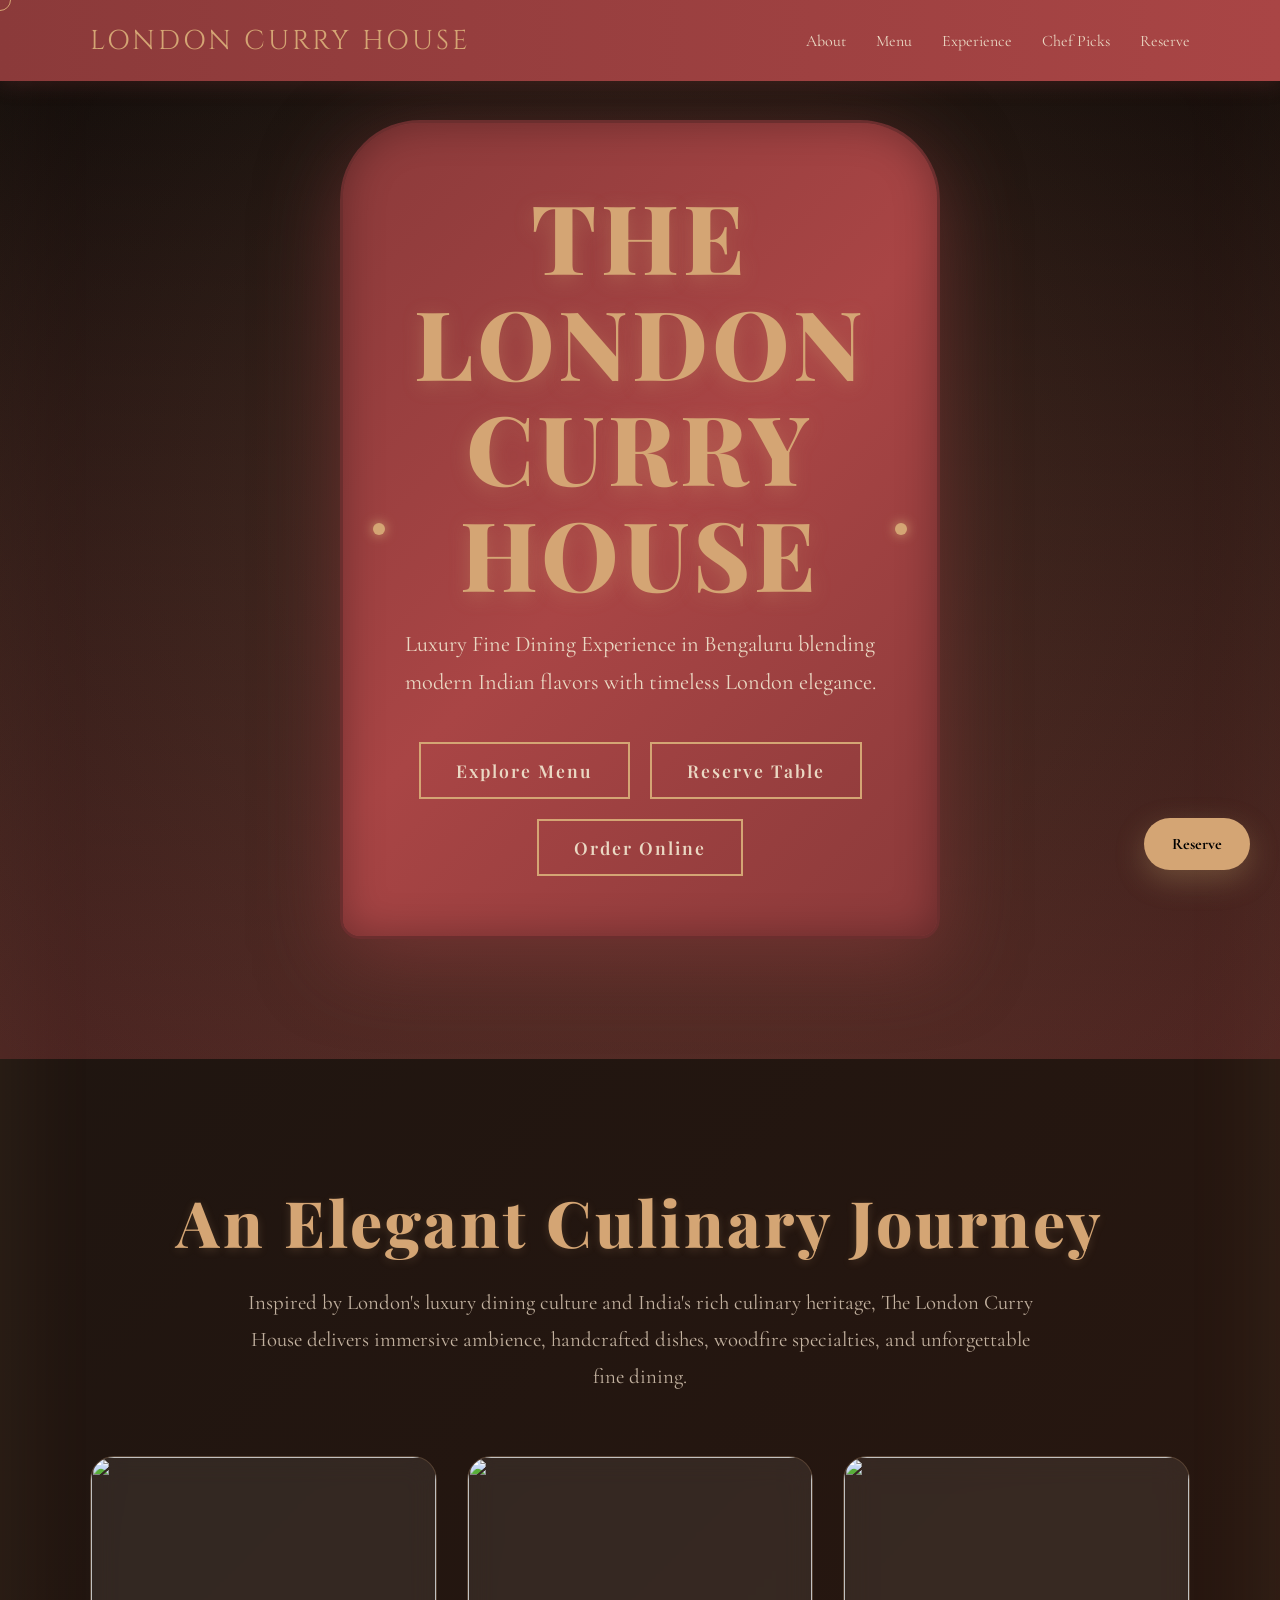
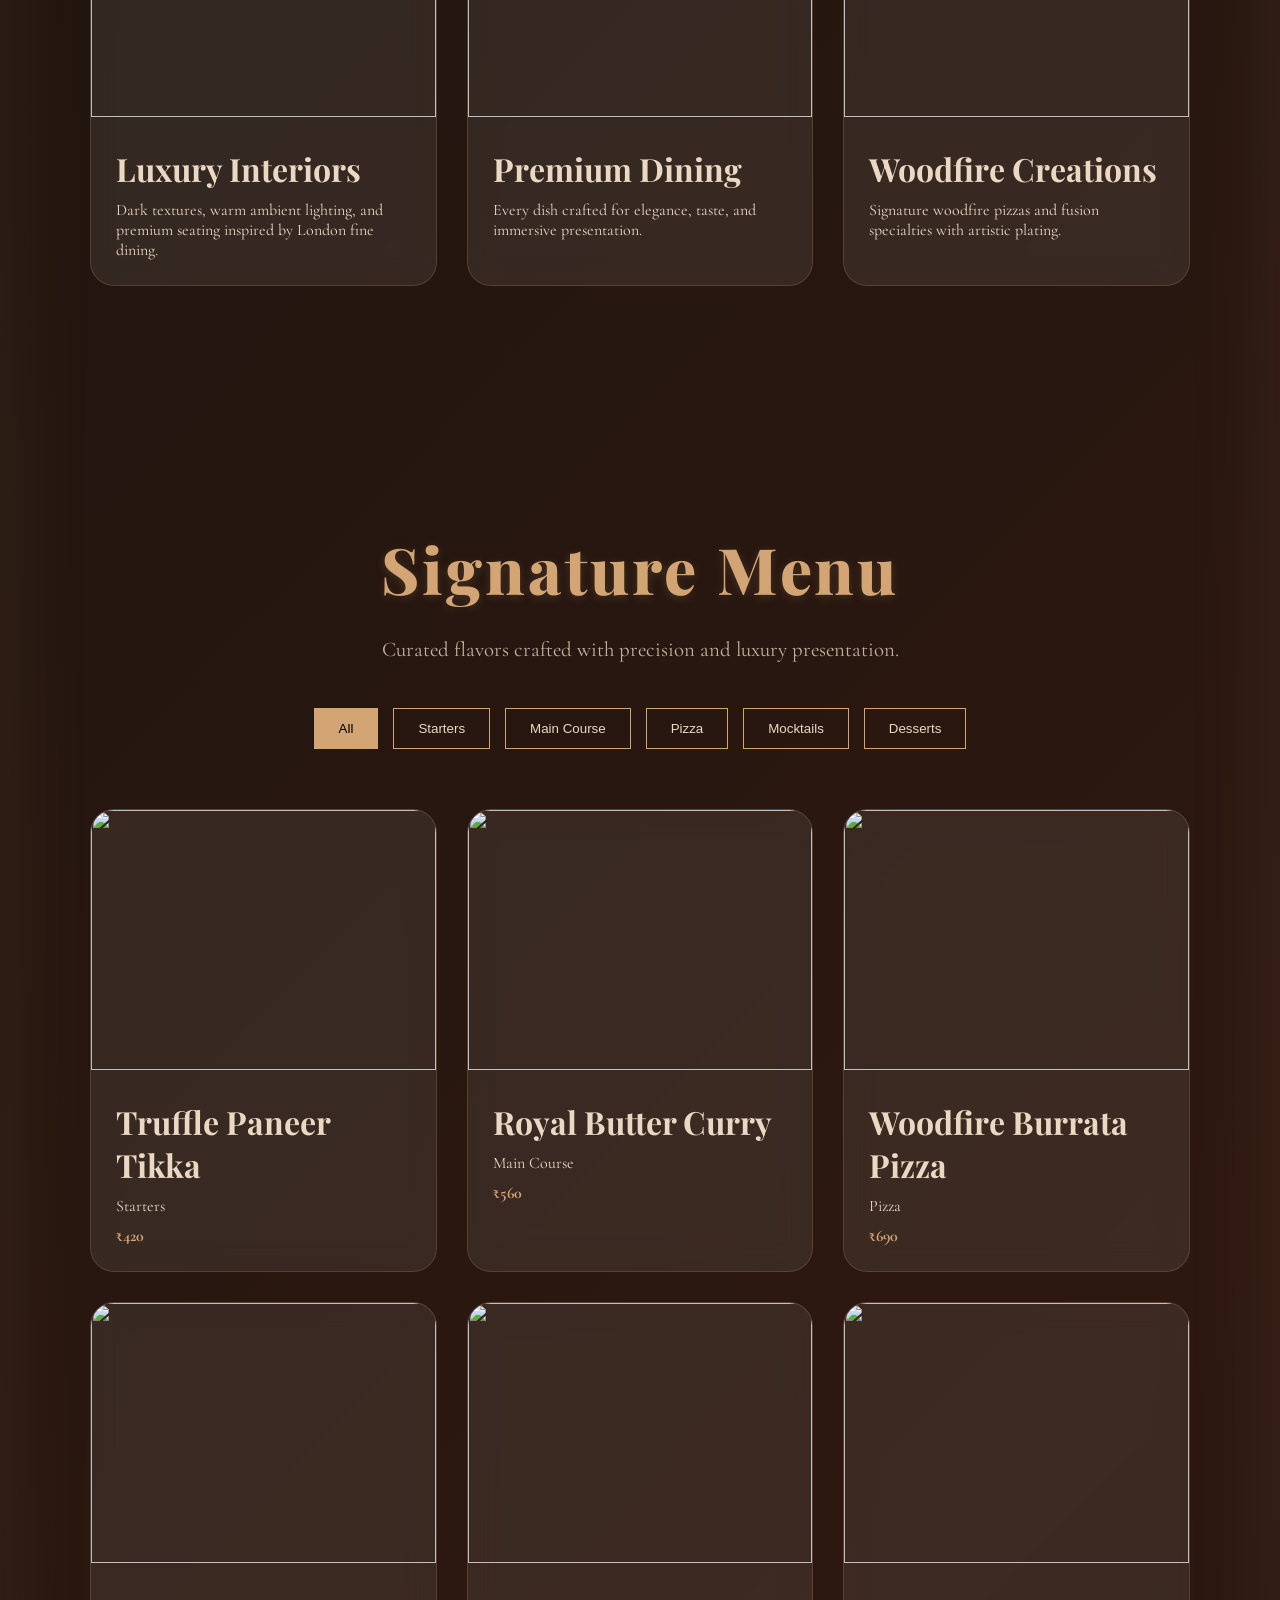
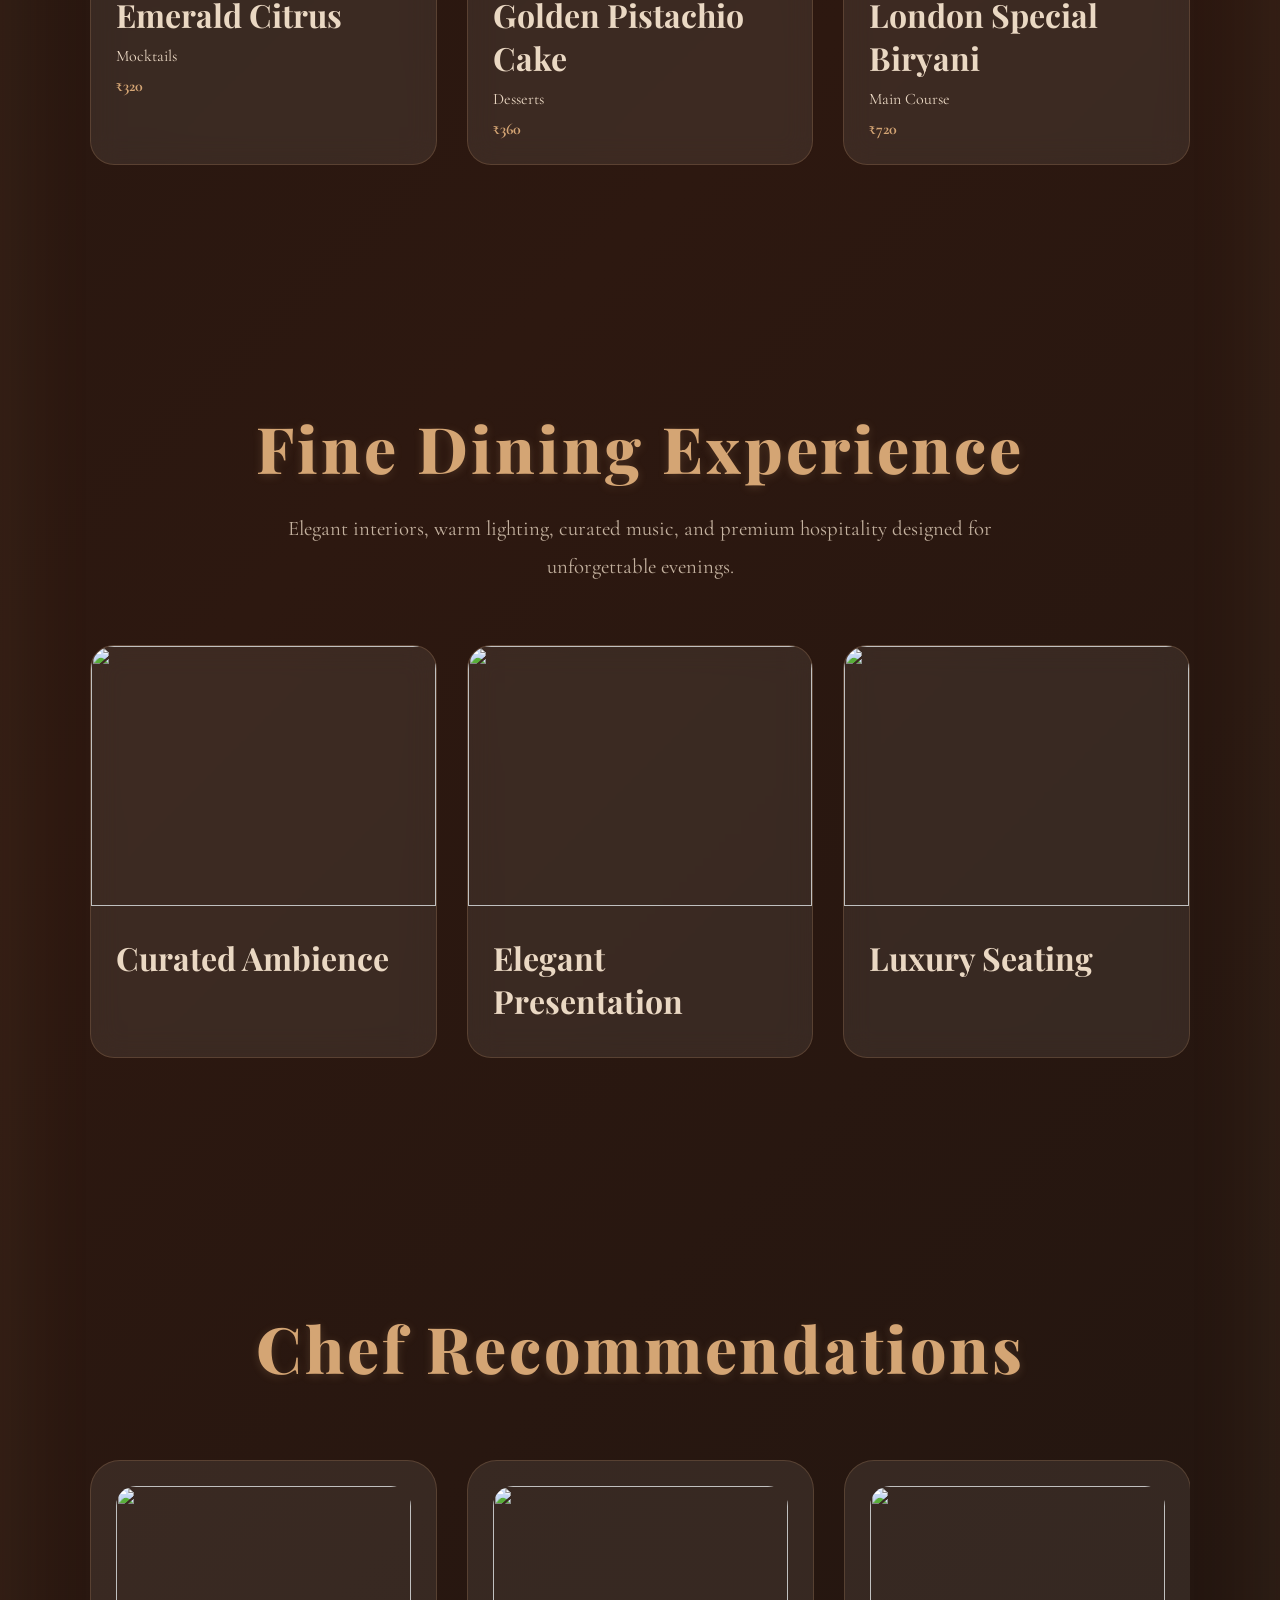
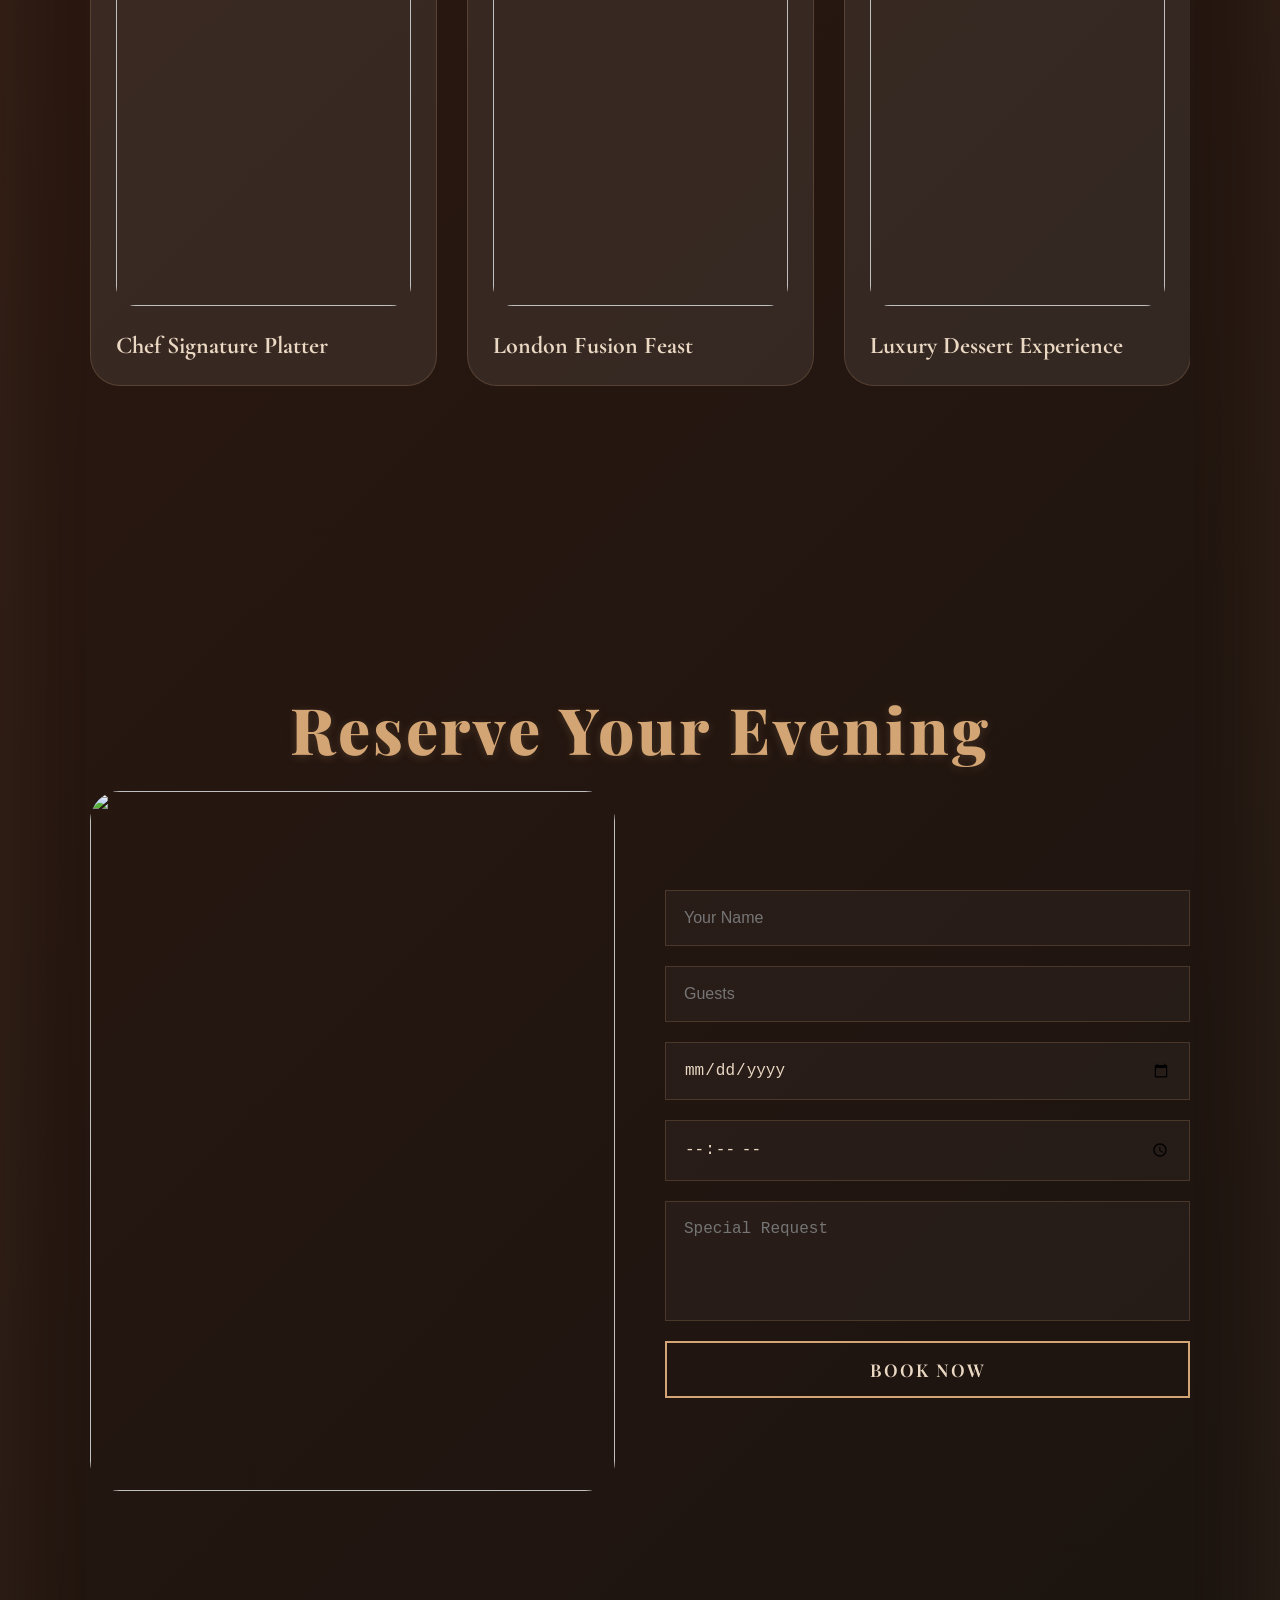
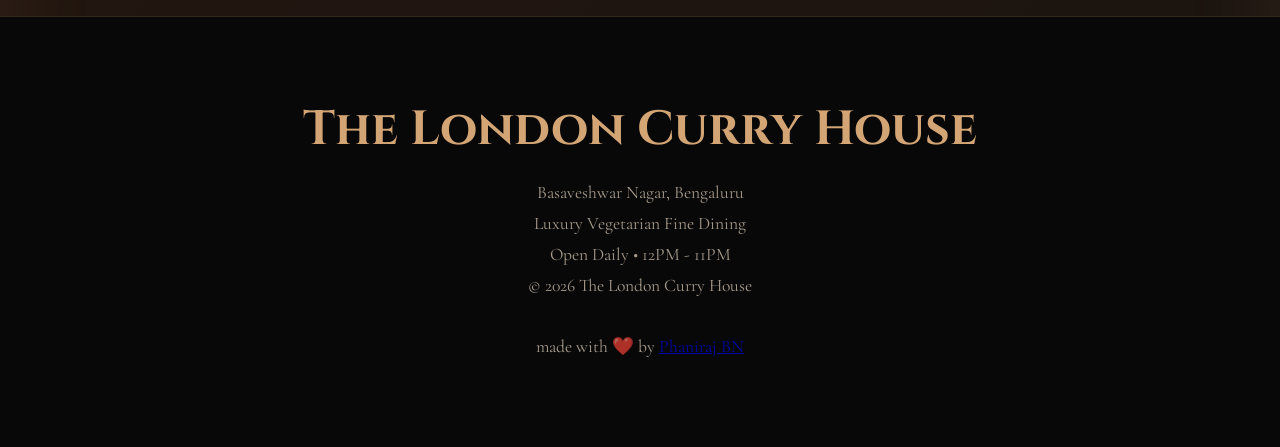
==== index.html @ ba14a5f1 "bla bla" ====
<!DOCTYPE html>
<html lang="en">
<head>
<meta charset="UTF-8" />
<meta name="viewport" content="width=device-width, initial-scale=1.0" />
<title>The London Curry House | Bengaluru</title>

<link rel="preconnect" href="https://fonts.googleapis.com">
<link rel="preconnect" href="https://fonts.gstatic.com" crossorigin>
<link href="https://fonts.googleapis.com/css2?family=Cinzel:wght@400;500;600;700&family=Playfair+Display:wght@400;500;600;700;800;900&family=Cormorant+Garamond:wght@300;400;500;600;700&display=swap" rel="stylesheet">

<script src="https://cdn.jsdelivr.net/npm/gsap@3.12.5/dist/gsap.min.js"></script>
<script src="https://cdn.jsdelivr.net/npm/gsap@3.12.5/dist/ScrollTrigger.min.js"></script>
<script src="https://cdn.jsdelivr.net/npm/@studio-freight/lenis@1.0.42/bundled/lenis.min.js"></script>
<script src="https://cdn.jsdelivr.net/npm/swiper@11/swiper-bundle.min.js"></script>
<link rel="stylesheet" href="https://cdn.jsdelivr.net/npm/swiper@11/swiper-bundle.min.css" />

<style>
:root{
--bg:#1a1410;
--gold:#d4a574;
--cream:#ead8c3;
--green:#2d2420;
--glass:rgba(255,255,255,0.08);
--border:rgba(212,165,116,0.2);
--maroon:#8b3a3a;
}

*{
margin:0;
padding:0;
box-sizing:border-box;
scroll-behavior:smooth;
}

body{
background:var(--bg);
color:var(--cream);
font-family:'Cormorant Garamond', serif;
overflow-x:hidden;
background: linear-gradient(135deg, #1a1410 0%, #2d1810 50%, #1a1410 100%);
box-shadow: inset 0 0 100px rgba(212, 165, 116, 0.1);
}

body::-webkit-scrollbar{
width:8px;
}

body::-webkit-scrollbar-thumb{
background:var(--gold);
}

#cursor{
width:22px;
height:22px;
border:1px solid var(--gold);
border-radius:50%;
position:fixed;
z-index:9999;
pointer-events:none;
transform:translate(-50%,-50%);
transition:transform .08s linear;
backdrop-filter:blur(4px);
}

.loading-screen{
position:fixed;
inset:0;
background:#000;
display:flex;
align-items:center;
justify-content:center;
z-index:99999;
font-family:'Cinzel', serif;
font-size:2rem;
letter-spacing:6px;
color:var(--gold);
}

.progress-bar{
position:fixed;
top:0;
left:0;
height:3px;
background:var(--gold);
z-index:9999;
width:0%;
}

.navbar{
position:fixed;
top:0;
width:100%;
padding:22px 7%;
display:flex;
justify-content:space-between;
align-items:center;
z-index:1000;
transition:.4s ease;
background: linear-gradient(to right, #8b3a3a, #a94545);
box-shadow: 0 2px 20px rgba(139, 58, 58, 0.3);
}

.navbar.scrolled{
background: linear-gradient(135deg, #6b2e2e, #8b3a3a);
backdrop-filter:blur(12px);
border-bottom:1px solid var(--border);
box-shadow: 0 4px 30px rgba(139, 58, 58, 0.4);
}

.logo{
font-family:'Cinzel', serif;
font-size:1.7rem;
color:var(--gold);
letter-spacing:3px;
}

.nav-links{
display:flex;
gap:30px;
}

.nav-links a{
text-decoration:none;
color:var(--cream);
font-size:1rem;
position:relative;
}

.nav-links a::after{
content:'';
position:absolute;
left:0;
bottom:-6px;
width:0;
height:1px;
background:var(--gold);
transition:.3s;
}

.nav-links a:hover::after{
width:100%;
}

section{
min-height:100vh;
padding:120px 7%;
position:relative;
}

.hero{
display:flex;
justify-content:center;
align-items:center;
text-align:center;
overflow:hidden;
position:relative;
}

.hero::before{
content:'';
position:absolute;
inset:0;
background: radial-gradient(circle at center, rgba(212,165,116,0.15), transparent);
z-index:1;
animation: ambientGlow 4s ease-in-out infinite;
}

@keyframes ambientGlow {
0%, 100% { opacity: 0.5; }
50% { opacity: 1; }
}

.door-frame{
position:relative;
z-index:2;
width:100%;
max-width:600px;
margin:auto;
}

.door-arch{
position:relative;
background: linear-gradient(135deg, #8b3a3a 0%, #a94545 50%, #8b3a3a 100%);
border-radius:80px 80px 20px 20px;
padding:60px 40px;
box-shadow: 0 20px 80px rgba(139,58,58,0.6), inset 0 0 40px rgba(0,0,0,0.3);
border: 3px solid #6b2e2e;
animation: doorReveal 1.2s cubic-bezier(0.34, 1.56, 0.64, 1) backwards;
}

@keyframes doorReveal {
0% {
  transform: scaleY(0);
  opacity: 0;
}
100% {
  transform: scaleY(1);
  opacity: 1;
}
}

.door-ornament{
position:absolute;
width:12px;
height:12px;
background:var(--gold);
border-radius:50%;
box-shadow: 0 0 12px var(--gold);
}

.door-ornament.left{
left:30px;
top:50%;
transform:translateY(-50%);
animation: pulse 2s ease-in-out infinite;
}

.door-ornament.right{
right:30px;
top:50%;
transform:translateY(-50%);
animation: pulse 2s ease-in-out infinite 0.3s;
}

@keyframes pulse {
0%, 100% { transform: translateY(-50%) scale(1); box-shadow: 0 0 12px var(--gold); }
50% { transform: translateY(-50%) scale(1.2); box-shadow: 0 0 20px var(--gold); }
}

.hero video{
position:absolute;
width:100%;
height:100%;
object-fit:cover;
filter:brightness(.3);
}

.overlay{
position:absolute;
inset:0;
background:linear-gradient(to bottom, rgba(0,0,0,.5), rgba(139,58,58,.4));
}

.hero-content{
position:relative;
z-index:2;
max-width:900px;
}

.hero h1{
font-size:6rem;
font-family:'Playfair Display', serif;
color:var(--gold);
line-height:1.1;
margin-bottom:20px;
font-weight:800;
letter-spacing:4px;
animation: fadeInDown 0.8s ease-out 0.3s backwards;
text-shadow: 0 4px 20px rgba(212, 165, 116, 0.3);
}

@keyframes fadeInDown {
0% {
  opacity: 0;
  transform: translateY(-30px);
}
100% {
  opacity: 1;
  transform: translateY(0);
}
}

.hero p{
font-size:1.4rem;
margin-bottom:40px;
line-height:1.7;
animation: fadeInUp 0.8s ease-out 0.5s backwards;
color:var(--cream);
}

@keyframes fadeInUp {
0% {
  opacity: 0;
  transform: translateY(30px);
}
100% {
  opacity: 1;
  transform: translateY(0);
}
}

.btns{
display:flex;
justify-content:center;
gap:20px;
flex-wrap:wrap;
animation: fadeInUp 0.8s ease-out 0.7s backwards;
}

.btn{
padding:15px 35px;
border:2px solid var(--gold);
background:transparent;
color:var(--cream);
text-decoration:none;
letter-spacing:2px;
transition:.4s cubic-bezier(0.34, 1.56, 0.64, 1);
position:relative;
overflow:hidden;
font-family:'Playfair Display', serif;
font-size:1.1rem;
font-weight:600;
}

.btn::before{
content:'';
position:absolute;
inset:0;
background:var(--gold);
transform:scaleX(0);
transform-origin:left;
transition:.4s cubic-bezier(0.34, 1.56, 0.64, 1);
z-index:-1;
}

.btn:hover{
background:var(--gold);
color:#000;
transform:translateY(-3px);
box-shadow: 0 10px 30px rgba(212,165,116,0.3);
}

.btn:hover::before{
transform:scaleX(1);
}

.grid{
display:grid;
grid-template-columns:repeat(auto-fit,minmax(280px,1fr));
gap:30px;
margin-top:60px;
}

.card{
background:var(--glass);
border:1px solid var(--border);
backdrop-filter:blur(14px);
border-radius:24px;
overflow:hidden;
transition:.5s cubic-bezier(0.34, 1.56, 0.64, 1);
position:relative;
}

.card::before{
content:'';
position:absolute;
inset:0;
background: linear-gradient(135deg, rgba(212,165,116,0.1), transparent);
opacity:0;
transition:.5s;
z-index:2;
}

.card:hover{
transform:translateY(-15px) scale(1.02);
box-shadow:0 30px 80px rgba(139,58,58,.4);
border-color:var(--gold);
}

.card:hover::before{
opacity:1;
}

.card img{
width:100%;
height:260px;
object-fit:cover;
}

.card-content{
padding:25px;
}

.card h3{
font-size:2rem;
margin-bottom:10px;
font-family:'Playfair Display', serif;
}

.section-title{
font-size:4rem;
font-family:'Playfair Display', serif;
text-align:center;
margin-bottom:20px;
color:var(--gold);
font-weight:800;
letter-spacing:3px;
animation: slideInTitle 0.8s ease-out;
text-shadow: 0 2px 10px rgba(212, 165, 116, 0.2);
}

@keyframes slideInTitle {
0% {
  opacity: 0;
  transform: scaleY(0.8);
}
100% {
  opacity: 1;
  transform: scaleY(1);
}
}

.section-sub{
text-align:center;
font-size:1.3rem;
max-width:800px;
margin:auto;
line-height:1.8;
opacity:.8;
}

.menu-filter{
display:flex;
justify-content:center;
flex-wrap:wrap;
gap:15px;
margin-top:40px;
}

.filter-btn{
padding:12px 24px;
background:transparent;
border:1px solid var(--gold);
color:var(--cream);
cursor:pointer;
transition:.3s;
}

.filter-btn.active,
.filter-btn:hover{
background:var(--gold);
color:#000;
}

.swiper{
margin-top:70px;
padding-bottom:60px;
}

.swiper-slide{
background:var(--glass);
border:1px solid var(--border);
padding:25px;
border-radius:30px;
}

.swiper-slide img{
width:100%;
height:420px;
object-fit:cover;
border-radius:20px;
}

.booking{
display:grid;
grid-template-columns:repeat(auto-fit,minmax(300px,1fr));
gap:50px;
align-items:center;
}

form{
display:flex;
flex-direction:column;
gap:20px;
}

input,
textarea{
padding:18px;
background:rgba(255,255,255,0.03);
border:1px solid var(--border);
color:var(--cream);
outline:none;
font-size:1rem;
}

textarea{
height:120px;
resize:none;
}

footer{
padding:80px 7%;
background:#080808;
text-align:center;
border-top:1px solid var(--border);
}

footer h2{
font-family:'Cinzel', serif;
font-size:3rem;
color:var(--gold);
margin-bottom:20px;
}

footer p{
font-size:1.1rem;
opacity:.7;
margin:10px 0;
}

.floating-btn{
position:fixed;
right:30px;
bottom:30px;
padding:16px 28px;
background:var(--gold);
color:#000;
text-decoration:none;
font-weight:bold;
z-index:999;
border-radius:50px;
box-shadow:0 10px 30px rgba(198,169,114,.3);
}

@media(max-width:768px){
.hero h1{
font-size:3.5rem;
}

.navbar{
  display:flex;
  flex-direction:column;
}

.section-title{
font-size:2.5rem;
}

.nav-links{
display:none;
}
}
</style>
</head>
<body>

<!-- <div class="loading-screen">THE LONDON CURRY HOUSE</div> -->
<div class="progress-bar"></div>
<div id="cursor"></div>

<nav class="navbar">
<div class="logo">LONDON CURRY HOUSE</div>
<div class="nav-links">
<a href="#about">About</a>
<a href="#menu">Menu</a>
<a href="#experience">Experience</a>
<a href="#chef">Chef Picks</a>
<a href="#reserve">Reserve</a>
</div>
</nav>

<section class="hero">
<video autoplay muted loop playsinline top>
<source src="asset/london.mp4" type="video/mp4">
</video>
<div class="overlay"></div>
<div class="door-frame">
<div class="door-arch">
<div class="door-ornament left"></div>
<div class="door-ornament right"></div>
<div class="hero-content">
<h1>THE LONDON<br>CURRY HOUSE</h1>
<p>Luxury Fine Dining Experience in Bengaluru blending modern Indian flavors with timeless London elegance.</p>
<div class="btns">
<a href="#menu" class="btn">Explore Menu</a>
<a href="#reserve" class="btn">Reserve Table</a>
<a href="#order" class="btn">Order Online</a>
</div>
</div>
</div>
</section>

<section id="about">
<h2 class="section-title">An Elegant Culinary Journey</h2>
<p class="section-sub">
Inspired by London's luxury dining culture and India's rich culinary heritage, The London Curry House delivers immersive ambience, handcrafted dishes, woodfire specialties, and unforgettable fine dining.
</p>

<div class="grid" id="aboutGrid"></div>
</section>

<section id="menu">
<h2 class="section-title">Signature Menu</h2>
<p class="section-sub">Curated flavors crafted with precision and luxury presentation.</p>

<div class="menu-filter"></div>
<div class="grid" id="menuGrid"></div>
</section>

<section id="experience">
<h2 class="section-title">Fine Dining Experience</h2>
<p class="section-sub">Elegant interiors, warm lighting, curated music, and premium hospitality designed for unforgettable evenings.</p>

<div class="grid" id="experienceGrid"></div>
</section>

<section id="chef">
<h2 class="section-title">Chef Recommendations</h2>

<div class="swiper mySwiper">
<div class="swiper-wrapper" id="chefSlides"></div>
</div>
</section>

<section id="reserve">
<h2 class="section-title">Reserve Your Evening</h2>

<div class="booking">
<div>
<img style="width:100%;border-radius:30px;height:700px;object-fit:cover" src="https://images.unsplash.com/photo-1517248135467-4c7edcad34c4?q=80&w=1200&auto=format&fit=crop" />
</div>

<form>
<input type="text" placeholder="Your Name" />
<input type="number" placeholder="Guests" />
<input type="date" />
<input type="time" />
<textarea placeholder="Special Request"></textarea>
<button class="btn">BOOK NOW</button>
</form>
</div>
</section>

<footer>
<h2>The London Curry House</h2>
<p>Basaveshwar Nagar, Bengaluru</p>
<p>Luxury Vegetarian Fine Dining</p>
<p>Open Daily • 12PM - 11PM</p>
<p>© 2026 The London Curry House</p> <br>
<p>made with ❤️ by  <a href="https://phanirajbnportfolio.vercel.app" target="_blank">Phaniraj BN</a></p>
</footer>

<a href="#reserve" class="floating-btn">Reserve</a>

<script>
const aboutData = [
{
img:'https://images.unsplash.com/photo-1552566626-52f8b828add9?q=80&w=1200&auto=format&fit=crop',
title:'Luxury Interiors',
desc:'Dark textures, warm ambient lighting, and premium seating inspired by London fine dining.'
},
{
img:'https://images.unsplash.com/photo-1514933651103-005eec06c04b?q=80&w=1200&auto=format&fit=crop',
title:'Premium Dining',
desc:'Every dish crafted for elegance, taste, and immersive presentation.'
},
{
img:'https://images.unsplash.com/photo-1559339352-11d035aa65de?q=80&w=1200&auto=format&fit=crop',
title:'Woodfire Creations',
desc:'Signature woodfire pizzas and fusion specialties with artistic plating.'
}
]

const menuData = [
{
category:'Starters',
name:'Truffle Paneer Tikka',
price:'₹420',
img:'https://images.unsplash.com/photo-1601050690597-df0568f70950?q=80&w=1200&auto=format&fit=crop'
},
{
category:'Main Course',
name:'Royal Butter Curry',
price:'₹560',
img:'https://images.unsplash.com/photo-1585937421612-70a008356fbe?q=80&w=1200&auto=format&fit=crop'
},
{
category:'Pizza',
name:'Woodfire Burrata Pizza',
price:'₹690',
img:'https://images.unsplash.com/photo-1513104890138-7c749659a591?q=80&w=1200&auto=format&fit=crop'
},
{
category:'Mocktails',
name:'Emerald Citrus',
price:'₹320',
img:'https://images.unsplash.com/photo-1514362545857-3bc16c4c7d1b?q=80&w=1200&auto=format&fit=crop'
},
{
category:'Desserts',
name:'Golden Pistachio Cake',
price:'₹360',
img:'https://images.unsplash.com/photo-1551024601-bec78aea704b?q=80&w=1200&auto=format&fit=crop'
},
{
category:'Main Course',
name:'London Special Biryani',
price:'₹720',
img:'https://images.unsplash.com/photo-1633945274405-b6c8069047b0?q=80&w=1200&auto=format&fit=crop'
}
]

const experienceData = [
{
img:'https://images.unsplash.com/photo-1424847651672-bf20a4b0982b?q=80&w=1200&auto=format&fit=crop',
title:'Curated Ambience'
},
{
img:'https://images.unsplash.com/photo-1414235077428-338989a2e8c0?q=80&w=1200&auto=format&fit=crop',
title:'Elegant Presentation'
},
{
img:'https://images.unsplash.com/photo-1517248135467-4c7edcad34c4?q=80&w=1200&auto=format&fit=crop',
title:'Luxury Seating'
}
]

const chefData = [
{
img:'https://images.unsplash.com/photo-1544025162-d76694265947?q=80&w=1200&auto=format&fit=crop',
name:'Chef Signature Platter'
},
{
img:'https://images.unsplash.com/photo-1540189549336-e6e99c3679fe?q=80&w=1200&auto=format&fit=crop',
name:'London Fusion Feast'
},
{
img:'https://images.unsplash.com/photo-1504674900247-0877df9cc836?q=80&w=1200&auto=format&fit=crop',
name:'Luxury Dessert Experience'
}
]

const aboutGrid = document.getElementById('aboutGrid')
const menuGrid = document.getElementById('menuGrid')
const experienceGrid = document.getElementById('experienceGrid')
const chefSlides = document.getElementById('chefSlides')
const filterWrap = document.querySelector('.menu-filter')

aboutData.forEach(item=>{
aboutGrid.innerHTML += `
<div class="card reveal">
<img src="${item.img}">
<div class="card-content">
<h3>${item.title}</h3>
<p>${item.desc}</p>
</div>
</div>`
})

function renderMenu(category='All'){
menuGrid.innerHTML=''
const filtered = category === 'All' ? menuData : menuData.filter(item=>item.category===category)

filtered.forEach(item=>{
menuGrid.innerHTML += `
<div class="card reveal">
<img src="${item.img}">
<div class="card-content">
<h3>${item.name}</h3>
<p>${item.category}</p>
<h4 style="margin-top:10px;color:var(--gold)">${item.price}</h4>
</div>
</div>`
})
}

const categories = ['All',...new Set(menuData.map(i=>i.category))]

categories.forEach(cat=>{
const btn = document.createElement('button')
btn.innerText = cat
btn.classList.add('filter-btn')
if(cat==='All') btn.classList.add('active')

btn.onclick = ()=>{
document.querySelectorAll('.filter-btn').forEach(b=>b.classList.remove('active'))
btn.classList.add('active')
renderMenu(cat)
}

filterWrap.appendChild(btn)
})

renderMenu()

experienceData.forEach(item=>{
experienceGrid.innerHTML += `
<div class="card reveal">
<img src="${item.img}">
<div class="card-content">
<h3>${item.title}</h3>
</div>
</div>`
})

chefData.forEach(item=>{
chefSlides.innerHTML += `
<div class="swiper-slide">
<img src="${item.img}">
<h2 style="margin-top:20px">${item.name}</h2>
</div>`
})

new Swiper('.mySwiper',{
slidesPerView:1,
spaceBetween:30,
loop:true,
autoplay:{delay:3000},
breakpoints:{
768:{slidesPerView:2},
1024:{slidesPerView:3}
}
})

const lenis = new Lenis()

function raf(time){
lenis.raf(time)
requestAnimationFrame(raf)
}

requestAnimationFrame(raf)

gsap.registerPlugin(ScrollTrigger)

const reveals = document.querySelectorAll('.reveal')

reveals.forEach(el=>{
gsap.from(el,{
opacity:0,
y:100,
duration:1.3,
scrollTrigger:{
trigger:el,
start:'top 85%'
}
})
})

gsap.to('.hero h1',{
y:20,
duration:2,
repeat:-1,
yoyo:true,
ease:'power1.inOut'
})

window.addEventListener('scroll',()=>{
const nav = document.querySelector('.navbar')

if(window.scrollY > 80){
nav.classList.add('scrolled')
}else{
nav.classList.remove('scrolled')
}

const scrollTop = document.documentElement.scrollTop
const height = document.documentElement.scrollHeight - document.documentElement.clientHeight
const scrolled = (scrollTop / height) * 100

document.querySelector('.progress-bar').style.width = `${scrolled}%`
})

const cursor = document.getElementById('cursor')

document.addEventListener('mousemove',(e)=>{
cursor.style.left = e.clientX + 'px'
cursor.style.top = e.clientY + 'px'
cursor.style.display = 'block'
})

document.addEventListener('mouseleave',()=>{
cursor.style.display = 'none'
})

document.addEventListener('mouseenter',()=>{
cursor.style.display = 'block'
})

setTimeout(()=>{
const loader = document.querySelector('.loading-screen')
if(loader){
loader.style.opacity = '0'
loader.style.transition = 'opacity 0.8s ease'
setTimeout(()=>{
loader.style.display = 'none'
},800)
}
},2000)

const cards = document.querySelectorAll('.card')

cards.forEach(card=>{
card.addEventListener('mousemove',(e)=>{
const rect = card.getBoundingClientRect()
const x = e.clientX - rect.left
const y = e.clientY - rect.top

card.style.transform = `rotateX(${-(y-rect.height/2)/20}deg) rotateY(${(x-rect.width/2)/20}deg)`
})

card.addEventListener('mouseleave',()=>{
card.style.transform='rotateX(0) rotateY(0)'
})
})
</script>
</body>
</html>
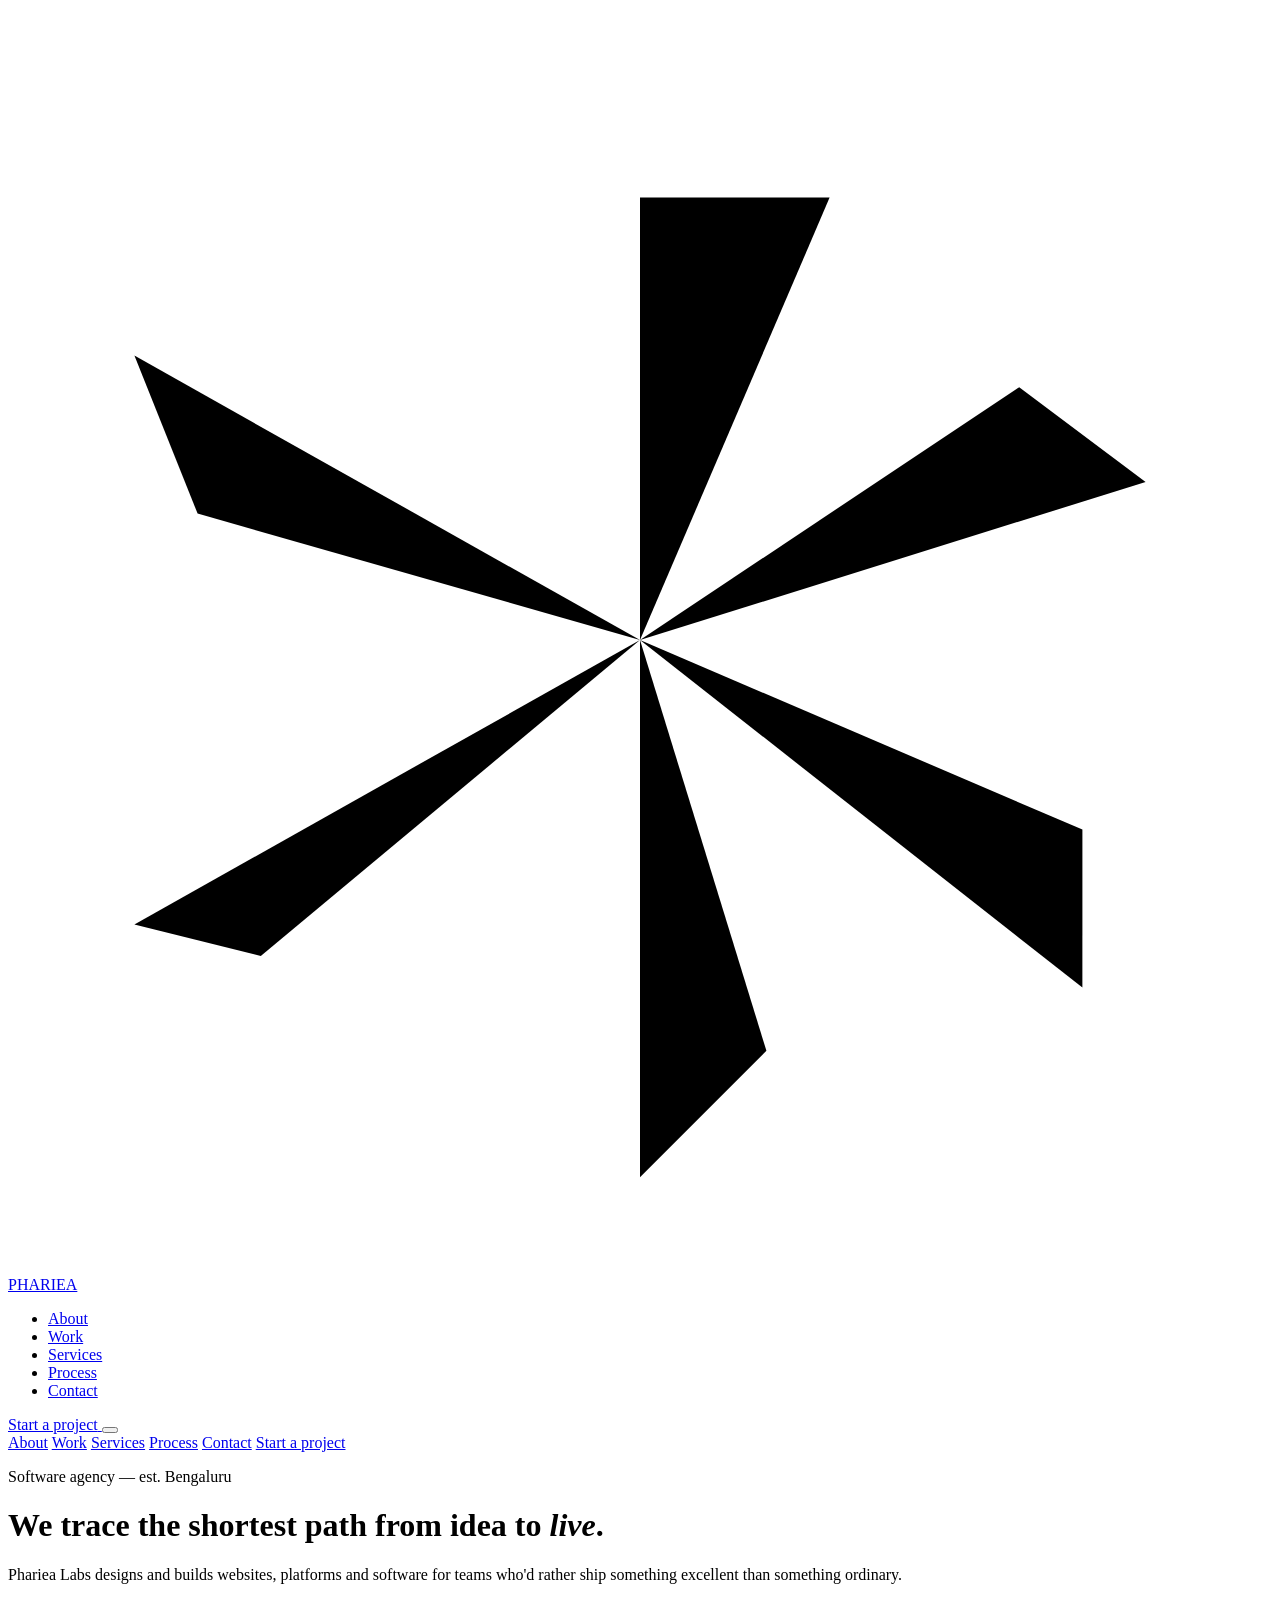
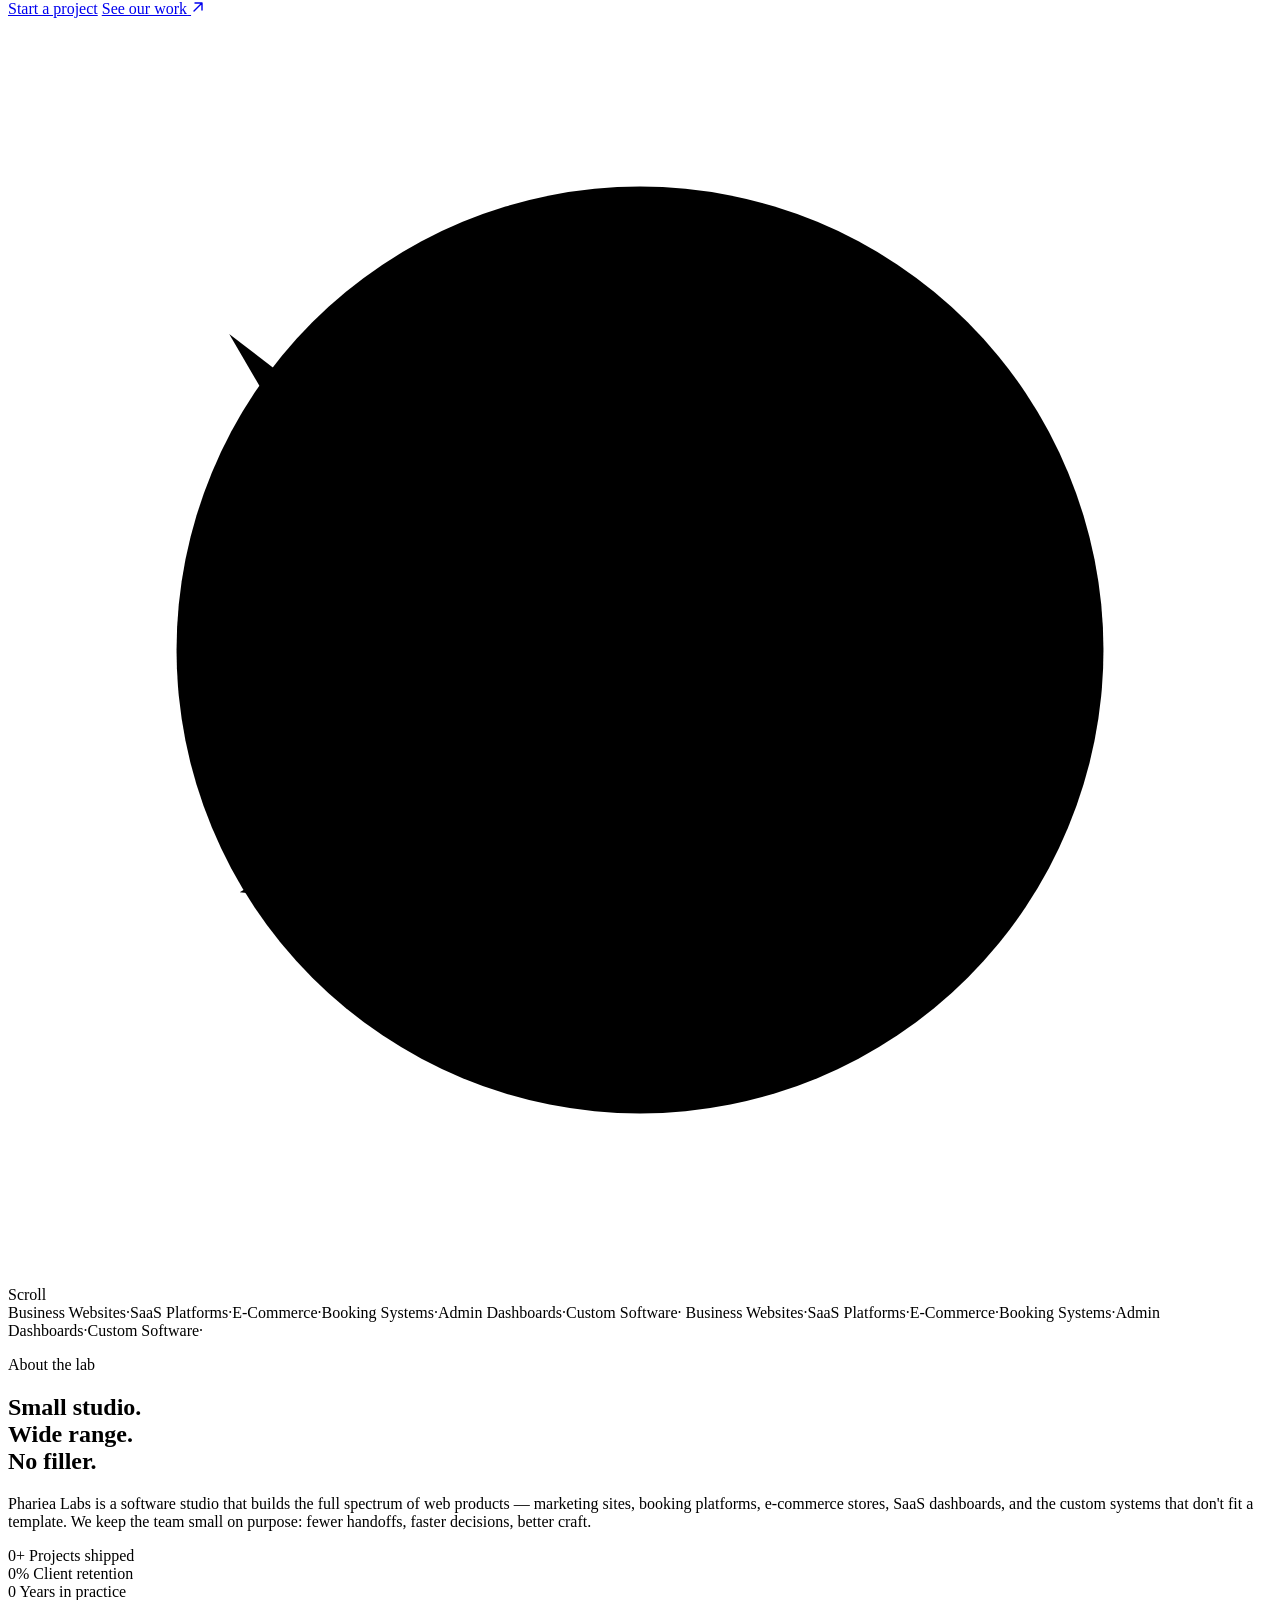
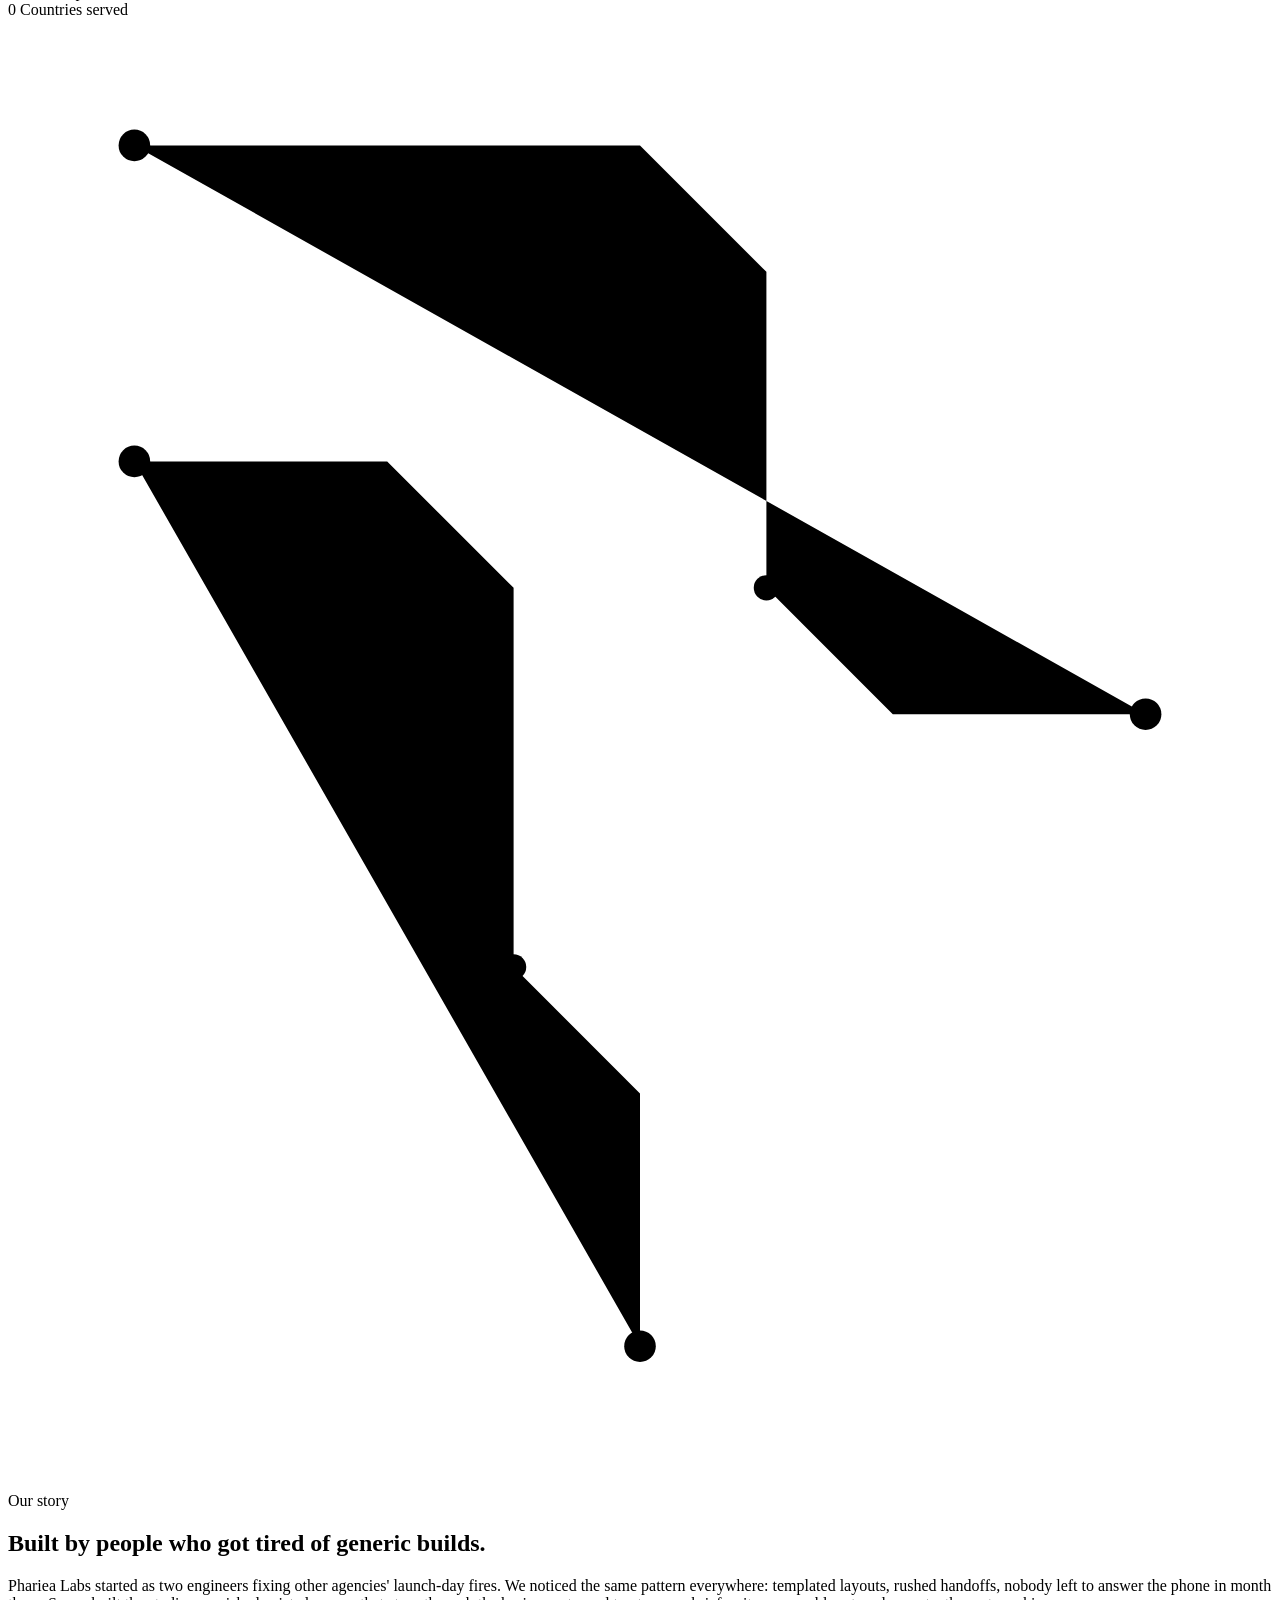
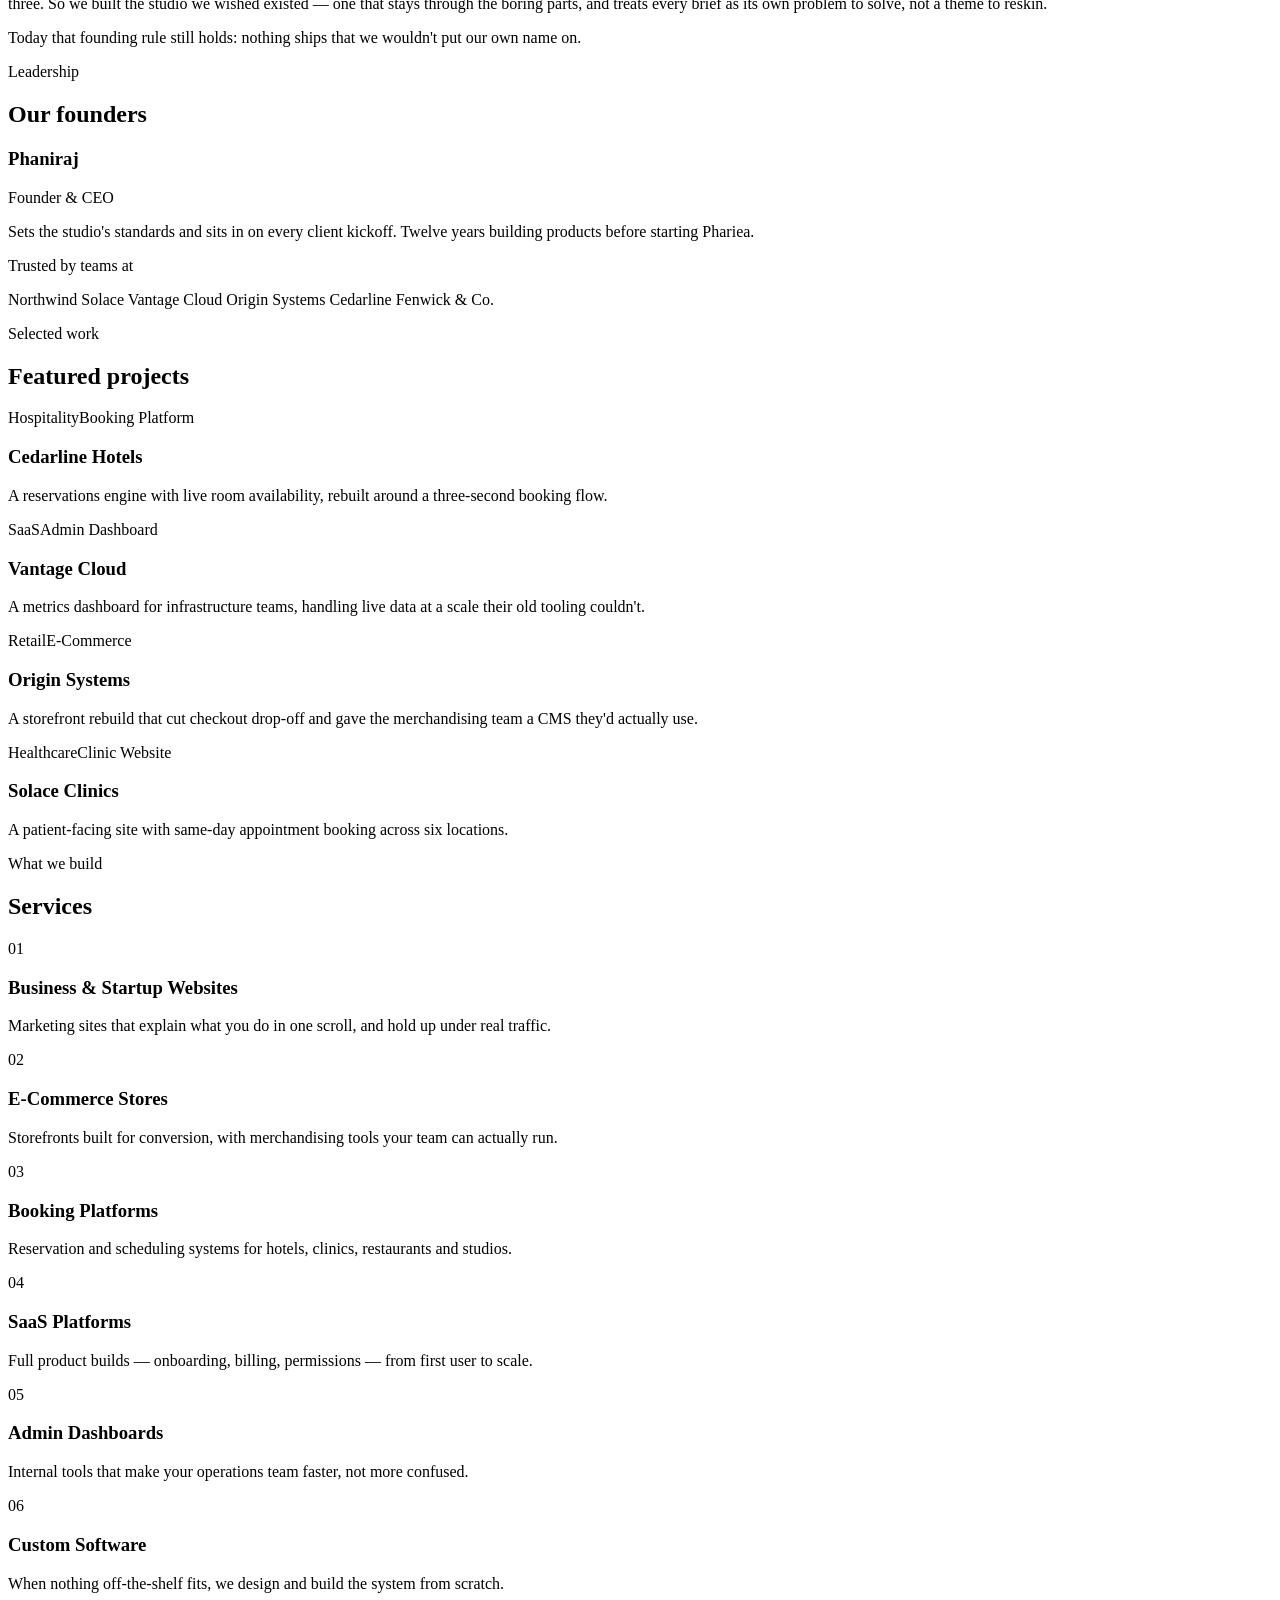
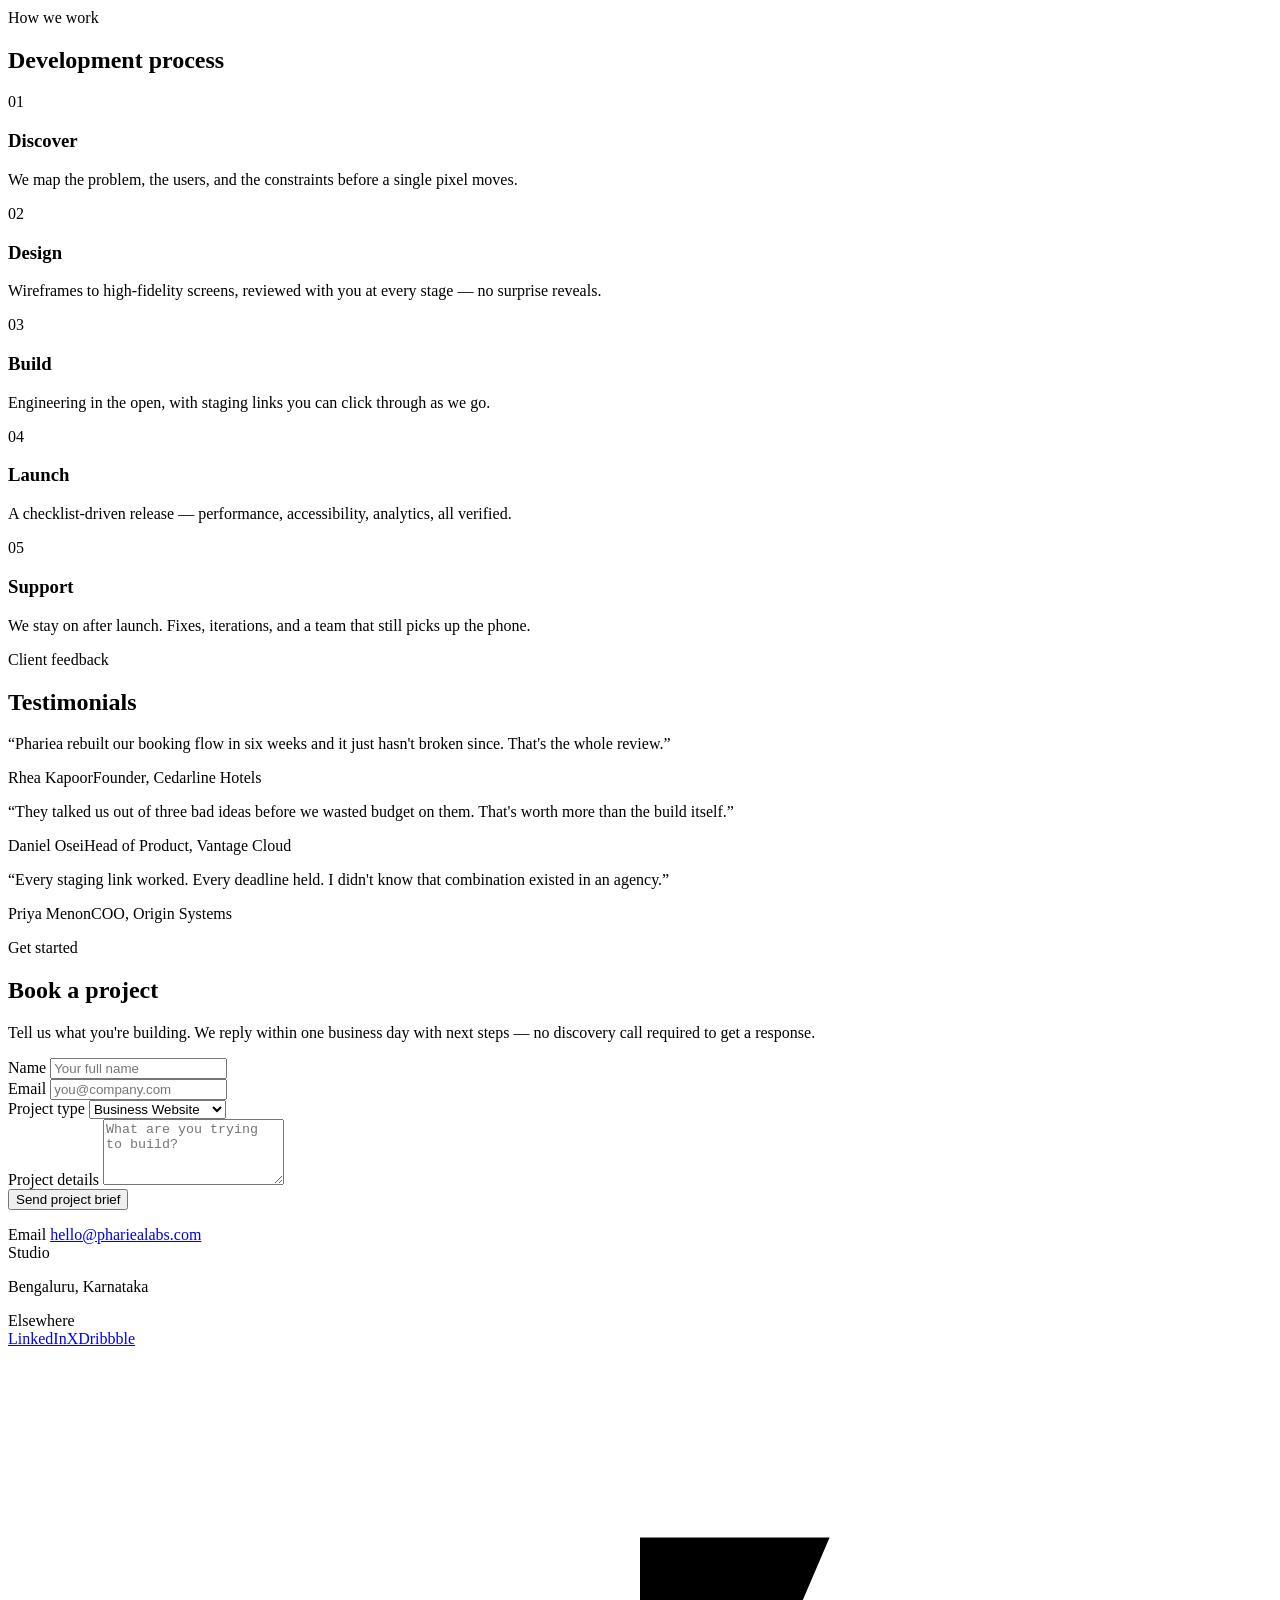
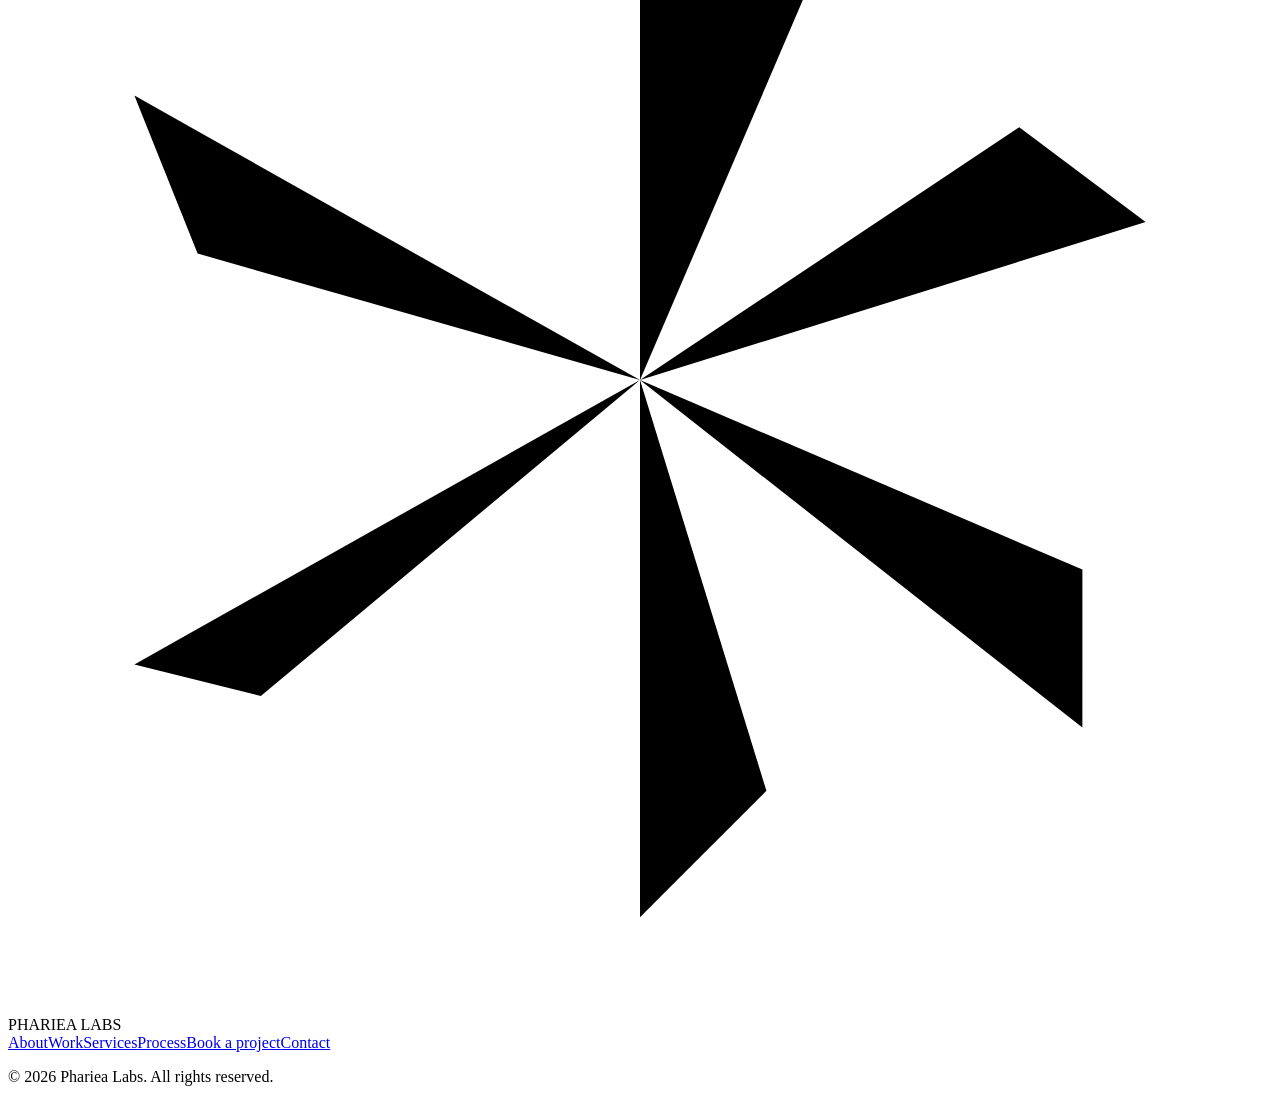
==== commit 809fec3f: "initial commit" ====
--- a/index.html
+++ b/index.html
@@ -1,911 +1,422 @@
-
 <!DOCTYPE html>
 <html lang="en">
 <head>
-<meta charset="UTF-8" />
-<meta name="viewport" content="width=device-width, initial-scale=1.0" />
-<title>The London Curry House | Bengaluru</title>
-
+<meta charset="UTF-8">
+<meta name="viewport" content="width=device-width, initial-scale=1.0">
+<title>Phariea Labs — Software, built with precision</title>
 <link rel="preconnect" href="https://fonts.googleapis.com">
-<link rel="preconnect" href="https://fonts.gstatic.com" crossorigin>
-<link href="https://fonts.googleapis.com/css2?family=Cinzel:wght@400;500;600;700&family=Playfair+Display:wght@400;500;600;700;800;900&family=Cormorant+Garamond:wght@300;400;500;600;700&display=swap" rel="stylesheet">
-
-<script src="https://cdn.jsdelivr.net/npm/gsap@3.12.5/dist/gsap.min.js"></script>
-<script src="https://cdn.jsdelivr.net/npm/gsap@3.12.5/dist/ScrollTrigger.min.js"></script>
-<script src="https://cdn.jsdelivr.net/npm/@studio-freight/lenis@1.0.42/bundled/lenis.min.js"></script>
-<script src="https://cdn.jsdelivr.net/npm/swiper@11/swiper-bundle.min.js"></script>
-<link rel="stylesheet" href="https://cdn.jsdelivr.net/npm/swiper@11/swiper-bundle.min.css" />
-
-<style>
-:root{
---bg:#1a1410;
---gold:#d4a574;
---cream:#ead8c3;
---green:#2d2420;
---glass:rgba(255,255,255,0.08);
---border:rgba(212,165,116,0.2);
---maroon:#8b3a3a;
-}
-
-*{
-margin:0;
-padding:0;
-box-sizing:border-box;
-scroll-behavior:smooth;
-}
-
-body{
-background:var(--bg);
-color:var(--cream);
-font-family:'Cormorant Garamond', serif;
-overflow-x:hidden;
-background: linear-gradient(135deg, #1a1410 0%, #2d1810 50%, #1a1410 100%);
-box-shadow: inset 0 0 100px rgba(212, 165, 116, 0.1);
-}
-
-body::-webkit-scrollbar{
-width:8px;
-}
-
-body::-webkit-scrollbar-thumb{
-background:var(--gold);
-}
-
-#cursor{
-width:22px;
-height:22px;
-border:1px solid var(--gold);
-border-radius:50%;
-position:fixed;
-z-index:9999;
-pointer-events:none;
-transform:translate(-50%,-50%);
-transition:transform .08s linear;
-backdrop-filter:blur(4px);
-}
-
-.loading-screen{
-position:fixed;
-inset:0;
-background:#000;
-display:flex;
-align-items:center;
-justify-content:center;
-z-index:99999;
-font-family:'Cinzel', serif;
-font-size:2rem;
-letter-spacing:6px;
-color:var(--gold);
-}
-
-.progress-bar{
-position:fixed;
-top:0;
-left:0;
-height:3px;
-background:var(--gold);
-z-index:9999;
-width:0%;
-}
-
-.navbar{
-position:fixed;
-top:0;
-width:100%;
-padding:22px 7%;
-display:flex;
-justify-content:space-between;
-align-items:center;
-z-index:1000;
-transition:.4s ease;
-background: linear-gradient(to right, #8b3a3a, #a94545);
-box-shadow: 0 2px 20px rgba(139, 58, 58, 0.3);
-}
-
-.navbar.scrolled{
-background: linear-gradient(135deg, #6b2e2e, #8b3a3a);
-backdrop-filter:blur(12px);
-border-bottom:1px solid var(--border);
-box-shadow: 0 4px 30px rgba(139, 58, 58, 0.4);
-}
-
-.logo{
-font-family:'Cinzel', serif;
-font-size:1.7rem;
-color:var(--gold);
-letter-spacing:3px;
-}
-
-.nav-links{
-display:flex;
-gap:30px;
-}
-
-.nav-links a{
-text-decoration:none;
-color:var(--cream);
-font-size:1rem;
-position:relative;
-}
-
-.nav-links a::after{
-content:'';
-position:absolute;
-left:0;
-bottom:-6px;
-width:0;
-height:1px;
-background:var(--gold);
-transition:.3s;
-}
-
-.nav-links a:hover::after{
-width:100%;
-}
-
-section{
-min-height:100vh;
-padding:120px 7%;
-position:relative;
-}
-
-.hero{
-display:flex;
-justify-content:center;
-align-items:center;
-text-align:center;
-overflow:hidden;
-position:relative;
-}
-
-.hero::before{
-content:'';
-position:absolute;
-inset:0;
-background: radial-gradient(circle at center, rgba(212,165,116,0.15), transparent);
-z-index:1;
-animation: ambientGlow 4s ease-in-out infinite;
-}
-
-@keyframes ambientGlow {
-0%, 100% { opacity: 0.5; }
-50% { opacity: 1; }
-}
-
-.door-frame{
-position:relative;
-z-index:2;
-width:100%;
-max-width:600px;
-margin:auto;
-}
-
-.door-arch{
-position:relative;
-background: linear-gradient(135deg, #8b3a3a 0%, #a94545 50%, #8b3a3a 100%);
-border-radius:80px 80px 20px 20px;
-padding:60px 40px;
-box-shadow: 0 20px 80px rgba(139,58,58,0.6), inset 0 0 40px rgba(0,0,0,0.3);
-border: 3px solid #6b2e2e;
-animation: doorReveal 1.2s cubic-bezier(0.34, 1.56, 0.64, 1) backwards;
-}
-
-@keyframes doorReveal {
-0% {
-  transform: scaleY(0);
-  opacity: 0;
-}
-100% {
-  transform: scaleY(1);
-  opacity: 1;
-}
-}
-
-.door-ornament{
-position:absolute;
-width:12px;
-height:12px;
-background:var(--gold);
-border-radius:50%;
-box-shadow: 0 0 12px var(--gold);
-}
-
-.door-ornament.left{
-left:30px;
-top:50%;
-transform:translateY(-50%);
-animation: pulse 2s ease-in-out infinite;
-}
-
-.door-ornament.right{
-right:30px;
-top:50%;
-transform:translateY(-50%);
-animation: pulse 2s ease-in-out infinite 0.3s;
-}
-
-@keyframes pulse {
-0%, 100% { transform: translateY(-50%) scale(1); box-shadow: 0 0 12px var(--gold); }
-50% { transform: translateY(-50%) scale(1.2); box-shadow: 0 0 20px var(--gold); }
-}
-
-.hero video{
-position:absolute;
-width:100%;
-height:100%;
-object-fit:cover;
-filter:brightness(.3);
-}
-
-.overlay{
-position:absolute;
-inset:0;
-background:linear-gradient(to bottom, rgba(0,0,0,.5), rgba(139,58,58,.4));
-}
-
-.hero-content{
-position:relative;
-z-index:2;
-max-width:900px;
-}
-
-.hero h1{
-font-size:6rem;
-font-family:'Playfair Display', serif;
-color:var(--gold);
-line-height:1.1;
-margin-bottom:20px;
-font-weight:800;
-letter-spacing:4px;
-animation: fadeInDown 0.8s ease-out 0.3s backwards;
-text-shadow: 0 4px 20px rgba(212, 165, 116, 0.3);
-}
-
-@keyframes fadeInDown {
-0% {
-  opacity: 0;
-  transform: translateY(-30px);
-}
-100% {
-  opacity: 1;
-  transform: translateY(0);
-}
-}
-
-.hero p{
-font-size:1.4rem;
-margin-bottom:40px;
-line-height:1.7;
-animation: fadeInUp 0.8s ease-out 0.5s backwards;
-color:var(--cream);
-}
-
-@keyframes fadeInUp {
-0% {
-  opacity: 0;
-  transform: translateY(30px);
-}
-100% {
-  opacity: 1;
-  transform: translateY(0);
-}
-}
-
-.btns{
-display:flex;
-justify-content:center;
-gap:20px;
-flex-wrap:wrap;
-animation: fadeInUp 0.8s ease-out 0.7s backwards;
-}
-
-.btn{
-padding:15px 35px;
-border:2px solid var(--gold);
-background:transparent;
-color:var(--cream);
-text-decoration:none;
-letter-spacing:2px;
-transition:.4s cubic-bezier(0.34, 1.56, 0.64, 1);
-position:relative;
-overflow:hidden;
-font-family:'Playfair Display', serif;
-font-size:1.1rem;
-font-weight:600;
-}
-
-.btn::before{
-content:'';
-position:absolute;
-inset:0;
-background:var(--gold);
-transform:scaleX(0);
-transform-origin:left;
-transition:.4s cubic-bezier(0.34, 1.56, 0.64, 1);
-z-index:-1;
-}
-
-.btn:hover{
-background:var(--gold);
-color:#000;
-transform:translateY(-3px);
-box-shadow: 0 10px 30px rgba(212,165,116,0.3);
-}
-
-.btn:hover::before{
-transform:scaleX(1);
-}
-
-.grid{
-display:grid;
-grid-template-columns:repeat(auto-fit,minmax(280px,1fr));
-gap:30px;
-margin-top:60px;
-}
-
-.card{
-background:var(--glass);
-border:1px solid var(--border);
-backdrop-filter:blur(14px);
-border-radius:24px;
-overflow:hidden;
-transition:.5s cubic-bezier(0.34, 1.56, 0.64, 1);
-position:relative;
-}
-
-.card::before{
-content:'';
-position:absolute;
-inset:0;
-background: linear-gradient(135deg, rgba(212,165,116,0.1), transparent);
-opacity:0;
-transition:.5s;
-z-index:2;
-}
-
-.card:hover{
-transform:translateY(-15px) scale(1.02);
-box-shadow:0 30px 80px rgba(139,58,58,.4);
-border-color:var(--gold);
-}
-
-.card:hover::before{
-opacity:1;
-}
-
-.card img{
-width:100%;
-height:260px;
-object-fit:cover;
-}
-
-.card-content{
-padding:25px;
-}
-
-.card h3{
-font-size:2rem;
-margin-bottom:10px;
-font-family:'Playfair Display', serif;
-}
-
-.section-title{
-font-size:4rem;
-font-family:'Playfair Display', serif;
-text-align:center;
-margin-bottom:20px;
-color:var(--gold);
-font-weight:800;
-letter-spacing:3px;
-animation: slideInTitle 0.8s ease-out;
-text-shadow: 0 2px 10px rgba(212, 165, 116, 0.2);
-}
-
-@keyframes slideInTitle {
-0% {
-  opacity: 0;
-  transform: scaleY(0.8);
-}
-100% {
-  opacity: 1;
-  transform: scaleY(1);
-}
-}
-
-.section-sub{
-text-align:center;
-font-size:1.3rem;
-max-width:800px;
-margin:auto;
-line-height:1.8;
-opacity:.8;
-}
-
-.menu-filter{
-display:flex;
-justify-content:center;
-flex-wrap:wrap;
-gap:15px;
-margin-top:40px;
-}
-
-.filter-btn{
-padding:12px 24px;
-background:transparent;
-border:1px solid var(--gold);
-color:var(--cream);
-cursor:pointer;
-transition:.3s;
-}
-
-.filter-btn.active,
-.filter-btn:hover{
-background:var(--gold);
-color:#000;
-}
-
-.swiper{
-margin-top:70px;
-padding-bottom:60px;
-}
-
-.swiper-slide{
-background:var(--glass);
-border:1px solid var(--border);
-padding:25px;
-border-radius:30px;
-}
-
-.swiper-slide img{
-width:100%;
-height:420px;
-object-fit:cover;
-border-radius:20px;
-}
-
-.booking{
-display:grid;
-grid-template-columns:repeat(auto-fit,minmax(300px,1fr));
-gap:50px;
-align-items:center;
-}
-
-form{
-display:flex;
-flex-direction:column;
-gap:20px;
-}
-
-input,
-textarea{
-padding:18px;
-background:rgba(255,255,255,0.03);
-border:1px solid var(--border);
-color:var(--cream);
-outline:none;
-font-size:1rem;
-}
-
-textarea{
-height:120px;
-resize:none;
-}
-
-footer{
-padding:80px 7%;
-background:#080808;
-text-align:center;
-border-top:1px solid var(--border);
-}
-
-footer h2{
-font-family:'Cinzel', serif;
-font-size:3rem;
-color:var(--gold);
-margin-bottom:20px;
-}
-
-footer p{
-font-size:1.1rem;
-opacity:.7;
-margin:10px 0;
-}
-
-.floating-btn{
-position:fixed;
-right:30px;
-bottom:30px;
-padding:16px 28px;
-background:var(--gold);
-color:#000;
-text-decoration:none;
-font-weight:bold;
-z-index:999;
-border-radius:50px;
-box-shadow:0 10px 30px rgba(198,169,114,.3);
-}
-
-@media(max-width:768px){
-.hero h1{
-font-size:3.5rem;
-}
-
-.navbar{
-  display:flex;
-  flex-direction:column;
-}
-
-.section-title{
-font-size:2.5rem;
-}
-
-.nav-links{
-display:none;
-}
-}
-</style>
+<link href="https://fonts.googleapis.com/css2?family=Space+Grotesk:wght@400;500;600;700&family=Inter:wght@400;500;600&family=IBM+Plex+Mono:wght@400;500&display=swap" rel="stylesheet">
+<link rel="stylesheet" href="style.css">
 </head>
 <body>
 
-<!-- <div class="loading-screen">THE LONDON CURRY HOUSE</div> -->
-<div class="progress-bar"></div>
-<div id="cursor"></div>
-
-<nav class="navbar">
-<div class="logo">LONDON CURRY HOUSE</div>
-<div class="nav-links">
-<a href="#about">About</a>
-<a href="#menu">Menu</a>
-<a href="#experience">Experience</a>
-<a href="#chef">Chef Picks</a>
-<a href="#reserve">Reserve</a>
+<div class="grain"></div>
+<div class="cursor-dot" id="cursorDot"></div>
+
+<!-- NAV -->
+<nav class="navbar" id="navbar">
+  <div class="nav-inner">
+    <a href="#top" class="nav-logo">
+      <svg viewBox="0 0 40 40" class="logo-mark" aria-hidden="true">
+        <g class="logo-blades">
+          <path d="M20 20 L20 6 L26 6" class="blade b1"/>
+          <path d="M20 20 L32 12 L36 15" class="blade b2"/>
+          <path d="M20 20 L34 26 L34 31" class="blade b3"/>
+          <path d="M20 20 L24 33 L20 37" class="blade b4"/>
+          <path d="M20 20 L8 30 L4 29" class="blade b5"/>
+          <path d="M20 20 L6 16 L4 11" class="blade b6"/>
+        </g>
+      </svg>
+      <span>PHARIEA</span>
+    </a>
+    <ul class="nav-links">
+      <li><a href="#about" data-nav>About</a></li>
+      <li><a href="#work" data-nav>Work</a></li>
+      <li><a href="#services" data-nav>Services</a></li>
+      <li><a href="#process" data-nav>Process</a></li>
+      <li><a href="#contact" data-nav>Contact</a></li>
+    </ul>
+    <a href="#book" class="btn btn-nav">
+      <span>Start a project</span>
+    </a>
+    <button class="nav-burger" id="navBurger" aria-label="Toggle menu"><span></span><span></span><span></span></button>
+  </div>
+</nav>
+
+<div class="mobile-menu" id="mobileMenu">
+  <a href="#about" data-nav>About</a>
+  <a href="#work" data-nav>Work</a>
+  <a href="#services" data-nav>Services</a>
+  <a href="#process" data-nav>Process</a>
+  <a href="#contact" data-nav>Contact</a>
+  <a href="#book" class="btn btn-primary" data-nav>Start a project</a>
 </div>
-</nav>
-
-<section class="hero">
-<video autoplay muted loop playsinline top>
-<source src="asset/london.mp4" type="video/mp4">
-</video>
-<div class="overlay"></div>
-<div class="door-frame">
-<div class="door-arch">
-<div class="door-ornament left"></div>
-<div class="door-ornament right"></div>
-<div class="hero-content">
-<h1>THE LONDON<br>CURRY HOUSE</h1>
-<p>Luxury Fine Dining Experience in Bengaluru blending modern Indian flavors with timeless London elegance.</p>
-<div class="btns">
-<a href="#menu" class="btn">Explore Menu</a>
-<a href="#reserve" class="btn">Reserve Table</a>
-<a href="#order" class="btn">Order Online</a>
+
+<!-- HERO -->
+<header class="hero" id="top">
+  <div class="hero-grid" aria-hidden="true"></div>
+  <div class="hero-inner">
+    <p class="eyebrow reveal"><span class="dot-live"></span>Software agency — est. Bengaluru</p>
+    <h1 class="hero-title">
+      <span class="line reveal">We trace the shortest</span>
+      <span class="line reveal">path from idea to <em>live</em>.</span>
+    </h1>
+    <p class="hero-sub reveal">Phariea Labs designs and builds websites, platforms and software for teams who'd rather ship something excellent than something ordinary.</p>
+    <div class="hero-cta reveal">
+      <a href="#book" class="btn btn-primary shine"><span>Start a project</span></a>
+      <a href="#work" class="btn btn-ghost">
+        <span>See our work</span>
+        <svg width="14" height="14" viewBox="0 0 14 14" fill="none"><path d="M3 11L11 3M11 3H4M11 3V10" stroke="currentColor" stroke-width="1.4" stroke-linecap="round" stroke-linejoin="round"/></svg>
+      </a>
+    </div>
+  </div>
+
+  <div class="hero-rig" aria-hidden="true">
+    <svg viewBox="0 0 600 600" class="rig-svg">
+      <circle cx="300" cy="300" r="220" class="rig-ring ring-1"/>
+      <circle cx="300" cy="300" r="160" class="rig-ring ring-2"/>
+      <g class="rig-blades">
+        <path d="M300 300 L300 120 L340 90" class="rblade"/>
+        <path d="M300 300 L440 190 L480 195" class="rblade"/>
+        <path d="M300 300 L450 340 L470 400" class="rblade"/>
+        <path d="M300 300 L340 470 L300 510" class="rblade"/>
+        <path d="M300 300 L160 420 L110 415" class="rblade"/>
+        <path d="M300 300 L140 210 L105 150" class="rblade"/>
+      </g>
+      <circle cx="300" cy="300" r="10" class="rig-core"/>
+    </svg>
+  </div>
+
+  <div class="scroll-cue reveal"><span></span>Scroll</div>
+</header>
+
+<!-- MARQUEE -->
+<div class="marquee-strip">
+  <div class="marquee-track">
+    <span>Business Websites</span><span>·</span><span>SaaS Platforms</span><span>·</span><span>E-Commerce</span><span>·</span><span>Booking Systems</span><span>·</span><span>Admin Dashboards</span><span>·</span><span>Custom Software</span><span>·</span>
+    <span>Business Websites</span><span>·</span><span>SaaS Platforms</span><span>·</span><span>E-Commerce</span><span>·</span><span>Booking Systems</span><span>·</span><span>Admin Dashboards</span><span>·</span><span>Custom Software</span><span>·</span>
+  </div>
 </div>
-</div>
-</div>
-</section>
-
-<section id="about">
-<h2 class="section-title">An Elegant Culinary Journey</h2>
-<p class="section-sub">
-Inspired by London's luxury dining culture and India's rich culinary heritage, The London Curry House delivers immersive ambience, handcrafted dishes, woodfire specialties, and unforgettable fine dining.
-</p>
-
-<div class="grid" id="aboutGrid"></div>
-</section>
-
-<section id="menu">
-<h2 class="section-title">Signature Menu</h2>
-<p class="section-sub">Curated flavors crafted with precision and luxury presentation.</p>
-
-<div class="menu-filter"></div>
-<div class="grid" id="menuGrid"></div>
-</section>
-
-<section id="experience">
-<h2 class="section-title">Fine Dining Experience</h2>
-<p class="section-sub">Elegant interiors, warm lighting, curated music, and premium hospitality designed for unforgettable evenings.</p>
-
-<div class="grid" id="experienceGrid"></div>
-</section>
-
-<section id="chef">
-<h2 class="section-title">Chef Recommendations</h2>
-
-<div class="swiper mySwiper">
-<div class="swiper-wrapper" id="chefSlides"></div>
-</div>
-</section>
-
-<section id="reserve">
-<h2 class="section-title">Reserve Your Evening</h2>
-
-<div class="booking">
-<div>
-<img style="width:100%;border-radius:30px;height:700px;object-fit:cover" src="https://images.unsplash.com/photo-1517248135467-4c7edcad34c4?q=80&w=1200&auto=format&fit=crop" />
-</div>
-
-<form>
-<input type="text" placeholder="Your Name" />
-<input type="number" placeholder="Guests" />
-<input type="date" />
-<input type="time" />
-<textarea placeholder="Special Request"></textarea>
-<button class="btn">BOOK NOW</button>
-</form>
-</div>
-</section>
-
-<footer>
-<h2>The London Curry House</h2>
-<p>Basaveshwar Nagar, Bengaluru</p>
-<p>Luxury Vegetarian Fine Dining</p>
-<p>Open Daily • 12PM - 11PM</p>
-<p>© 2026 The London Curry House</p> <br>
-<p>made with ❤️ by  <a href="https://phanirajbnportfolio.vercel.app" target="_blank">Phaniraj BN</a></p>
+
+<!-- ABOUT -->
+<section class="about" id="about">
+  <div class="section-inner about-grid">
+    <div class="about-head">
+      <p class="eyebrow reveal">About the lab</p>
+      <h2 class="reveal blur-in">Small studio.<br>Wide range.<br>No filler.</h2>
+    </div>
+    <div class="about-body">
+      <p class="reveal">Phariea Labs is a software studio that builds the full spectrum of web products — marketing sites, booking platforms, e-commerce stores, SaaS dashboards, and the custom systems that don't fit a template. We keep the team small on purpose: fewer handoffs, faster decisions, better craft.</p>
+      <div class="stat-row">
+        <div class="stat reveal">
+          <span class="stat-num" data-count="120">0</span><span class="stat-suffix">+</span>
+          <span class="stat-label">Projects shipped</span>
+        </div>
+        <div class="stat reveal">
+          <span class="stat-num" data-count="98">0</span><span class="stat-suffix">%</span>
+          <span class="stat-label">Client retention</span>
+        </div>
+        <div class="stat reveal">
+          <span class="stat-num" data-count="9">0</span>
+          <span class="stat-label">Years in practice</span>
+        </div>
+        <div class="stat reveal">
+          <span class="stat-num" data-count="14">0</span>
+          <span class="stat-label">Countries served</span>
+        </div>
+      </div>
+    </div>
+  </div>
+</section>
+
+<!-- OUR STORY -->
+<section class="story" id="story">
+  <div class="section-inner story-grid">
+    <div class="story-visual reveal">
+      <svg viewBox="0 0 400 460" class="story-trace">
+        <path d="M40 40 L200 40 L240 80 L240 180 L280 220 L360 220" class="trace-path tp1"/>
+        <path d="M40 140 L120 140 L160 180 L160 300 L200 340 L200 420" class="trace-path tp2"/>
+        <circle cx="40" cy="40" r="5" class="node"/>
+        <circle cx="360" cy="220" r="5" class="node"/>
+        <circle cx="40" cy="140" r="5" class="node"/>
+        <circle cx="200" cy="420" r="5" class="node"/>
+        <circle cx="240" cy="180" r="4" class="node node-fill"/>
+        <circle cx="160" cy="300" r="4" class="node node-fill"/>
+      </svg>
+    </div>
+    <div class="story-copy">
+      <p class="eyebrow reveal">Our story</p>
+      <h2 class="reveal blur-in">Built by people who got tired of generic builds.</h2>
+      <p class="reveal">Phariea Labs started as two engineers fixing other agencies' launch-day fires. We noticed the same pattern everywhere: templated layouts, rushed handoffs, nobody left to answer the phone in month three. So we built the studio we wished existed — one that stays through the boring parts, and treats every brief as its own problem to solve, not a theme to reskin.</p>
+      <p class="reveal">Today that founding rule still holds: nothing ships that we wouldn't put our own name on.</p>
+    </div>
+  </div>
+</section>
+
+<!-- FOUNDERS -->
+<section class="founders" id="founders">
+  <div class="section-inner">
+    <p class="eyebrow reveal center">Leadership</p>
+    <h2 class="reveal blur-in center">Our founders</h2>
+    <div class="founders-grid">
+      <div class="founder-card reveal tilt-card">
+        <div class="founder-photo" data-initials="AR"></div>
+        <h3>Phaniraj</h3>
+        <p class="founder-role">Founder &amp; CEO</p>
+        <p class="founder-bio">Sets the studio's standards and sits in on every client kickoff. Twelve years building products before starting Phariea.</p>
+      </div>
+      <!-- <div class="founder-card reveal tilt-card">
+        <div class="founder-photo" data-initials="MI"></div>
+        <h3>Meera Iyer</h3>
+        <p class="founder-role">Co-Founder &amp; CTO</p>
+        <p class="founder-bio">Owns architecture and engineering quality. Previously led platform teams at two Bengaluru startups.</p>
+      </div> -->
+    </div>
+  </div>
+</section>
+
+<!-- PARTNERS -->
+<section class="partners" id="partners">
+  <div class="section-inner">
+    <p class="eyebrow reveal center">Trusted by teams at</p>
+    <div class="partners-row">
+      <span class="reveal">Northwind</span>
+      <span class="reveal">Solace</span>
+      <span class="reveal">Vantage Cloud</span>
+      <span class="reveal">Origin Systems</span>
+      <span class="reveal">Cedarline</span>
+      <span class="reveal">Fenwick &amp; Co.</span>
+    </div>
+  </div>
+</section>
+
+<!-- FEATURED PROJECTS -->
+<section class="work" id="work">
+  <div class="section-inner">
+    <div class="work-head">
+      <p class="eyebrow reveal">Selected work</p>
+      <h2 class="reveal blur-in">Featured projects</h2>
+    </div>
+    <div class="work-list">
+      <article class="work-card reveal">
+        <div class="work-media wm-1"></div>
+        <div class="work-info">
+          <div class="work-meta"><span>Hospitality</span><span>Booking Platform</span></div>
+          <h3>Cedarline Hotels</h3>
+          <p>A reservations engine with live room availability, rebuilt around a three-second booking flow.</p>
+        </div>
+      </article>
+      <article class="work-card reveal">
+        <div class="work-media wm-2"></div>
+        <div class="work-info">
+          <div class="work-meta"><span>SaaS</span><span>Admin Dashboard</span></div>
+          <h3>Vantage Cloud</h3>
+          <p>A metrics dashboard for infrastructure teams, handling live data at a scale their old tooling couldn't.</p>
+        </div>
+      </article>
+      <article class="work-card reveal">
+        <div class="work-media wm-3"></div>
+        <div class="work-info">
+          <div class="work-meta"><span>Retail</span><span>E-Commerce</span></div>
+          <h3>Origin Systems</h3>
+          <p>A storefront rebuild that cut checkout drop-off and gave the merchandising team a CMS they'd actually use.</p>
+        </div>
+      </article>
+      <article class="work-card reveal">
+        <div class="work-media wm-4"></div>
+        <div class="work-info">
+          <div class="work-meta"><span>Healthcare</span><span>Clinic Website</span></div>
+          <h3>Solace Clinics</h3>
+          <p>A patient-facing site with same-day appointment booking across six locations.</p>
+        </div>
+      </article>
+    </div>
+  </div>
+</section>
+
+<!-- SERVICES -->
+<section class="services" id="services">
+  <div class="section-inner">
+    <p class="eyebrow reveal center">What we build</p>
+    <h2 class="reveal blur-in center">Services</h2>
+    <div class="services-grid">
+      <div class="service-card reveal">
+        <span class="service-mark">01</span>
+        <h3>Business &amp; Startup Websites</h3>
+        <p>Marketing sites that explain what you do in one scroll, and hold up under real traffic.</p>
+      </div>
+      <div class="service-card reveal">
+        <span class="service-mark">02</span>
+        <h3>E-Commerce Stores</h3>
+        <p>Storefronts built for conversion, with merchandising tools your team can actually run.</p>
+      </div>
+      <div class="service-card reveal">
+        <span class="service-mark">03</span>
+        <h3>Booking Platforms</h3>
+        <p>Reservation and scheduling systems for hotels, clinics, restaurants and studios.</p>
+      </div>
+      <div class="service-card reveal">
+        <span class="service-mark">04</span>
+        <h3>SaaS Platforms</h3>
+        <p>Full product builds — onboarding, billing, permissions — from first user to scale.</p>
+      </div>
+      <div class="service-card reveal">
+        <span class="service-mark">05</span>
+        <h3>Admin Dashboards</h3>
+        <p>Internal tools that make your operations team faster, not more confused.</p>
+      </div>
+      <div class="service-card reveal">
+        <span class="service-mark">06</span>
+        <h3>Custom Software</h3>
+        <p>When nothing off-the-shelf fits, we design and build the system from scratch.</p>
+      </div>
+    </div>
+  </div>
+</section>
+
+<!-- PROCESS -->
+<section class="process" id="process">
+  <div class="section-inner">
+    <p class="eyebrow reveal center">How we work</p>
+    <h2 class="reveal blur-in center">Development process</h2>
+    <div class="process-rail">
+      <div class="rail-line" id="railLine"><div class="rail-fill" id="railFill"></div></div>
+      <div class="process-step reveal">
+        <span class="step-num">01</span>
+        <h3>Discover</h3>
+        <p>We map the problem, the users, and the constraints before a single pixel moves.</p>
+      </div>
+      <div class="process-step reveal">
+        <span class="step-num">02</span>
+        <h3>Design</h3>
+        <p>Wireframes to high-fidelity screens, reviewed with you at every stage — no surprise reveals.</p>
+      </div>
+      <div class="process-step reveal">
+        <span class="step-num">03</span>
+        <h3>Build</h3>
+        <p>Engineering in the open, with staging links you can click through as we go.</p>
+      </div>
+      <div class="process-step reveal">
+        <span class="step-num">04</span>
+        <h3>Launch</h3>
+        <p>A checklist-driven release — performance, accessibility, analytics, all verified.</p>
+      </div>
+      <div class="process-step reveal">
+        <span class="step-num">05</span>
+        <h3>Support</h3>
+        <p>We stay on after launch. Fixes, iterations, and a team that still picks up the phone.</p>
+      </div>
+    </div>
+  </div>
+</section>
+
+<!-- TESTIMONIALS -->
+<section class="testimonials" id="testimonials">
+  <div class="section-inner">
+    <p class="eyebrow reveal center">Client feedback</p>
+    <h2 class="reveal blur-in center">Testimonials</h2>
+    <div class="testi-track-wrap reveal">
+      <div class="testi-track" id="testiTrack">
+        <div class="testi-card">
+          <p>“Phariea rebuilt our booking flow in six weeks and it just hasn't broken since. That's the whole review.”</p>
+          <div class="testi-who"><span>Rhea Kapoor</span><span>Founder, Cedarline Hotels</span></div>
+        </div>
+        <div class="testi-card">
+          <p>“They talked us out of three bad ideas before we wasted budget on them. That's worth more than the build itself.”</p>
+          <div class="testi-who"><span>Daniel Osei</span><span>Head of Product, Vantage Cloud</span></div>
+        </div>
+        <div class="testi-card">
+          <p>“Every staging link worked. Every deadline held. I didn't know that combination existed in an agency.”</p>
+          <div class="testi-who"><span>Priya Menon</span><span>COO, Origin Systems</span></div>
+        </div>
+      </div>
+    </div>
+  </div>
+</section>
+
+<!-- BOOK A PROJECT -->
+<section class="book" id="book">
+  <div class="section-inner book-grid">
+    <div class="book-head">
+      <p class="eyebrow reveal">Get started</p>
+      <h2 class="reveal blur-in">Book a project</h2>
+      <p class="reveal book-sub">Tell us what you're building. We reply within one business day with next steps — no discovery call required to get a response.</p>
+    </div>
+    <form class="book-form reveal" id="bookForm">
+      <div class="form-row">
+        <div class="field">
+          <label for="bf-name">Name</label>
+          <input type="text" id="bf-name" placeholder="Your full name" required>
+        </div>
+        <div class="field">
+          <label for="bf-email">Email</label>
+          <input type="email" id="bf-email" placeholder="you@company.com" required>
+        </div>
+      </div>
+      <div class="field">
+        <label for="bf-type">Project type</label>
+        <select id="bf-type">
+          <option>Business Website</option>
+          <option>E-Commerce Store</option>
+          <option>Booking Platform</option>
+          <option>SaaS Platform</option>
+          <option>Admin Dashboard</option>
+          <option>Custom Software</option>
+        </select>
+      </div>
+      <div class="field">
+        <label for="bf-msg">Project details</label>
+        <textarea id="bf-msg" rows="4" placeholder="What are you trying to build?"></textarea>
+      </div>
+      <button type="submit" class="btn btn-primary shine full"><span>Send project brief</span></button>
+      <p class="form-note" id="formNote"></p>
+    </form>
+  </div>
+</section>
+
+<!-- CONTACT -->
+<section class="contact" id="contact">
+  <div class="section-inner contact-grid">
+    <div class="contact-block reveal">
+      <span class="contact-label">Email</span>
+      <a href="mailto:hello@phariealabs.com">hello@phariealabs.com</a>
+    </div>
+    <div class="contact-block reveal">
+      <span class="contact-label">Studio</span>
+      <p>Bengaluru, Karnataka</p>
+    </div>
+    <div class="contact-block reveal">
+      <span class="contact-label">Elsewhere</span>
+      <div class="contact-links">
+        <a href="#">LinkedIn</a><a href="#">X</a><a href="#">Dribbble</a>
+      </div>
+    </div>
+  </div>
+</section>
+
+<!-- FOOTER -->
+<footer class="footer">
+  <div class="section-inner footer-grid">
+    <div class="footer-brand">
+      <svg viewBox="0 0 40 40" class="logo-mark" aria-hidden="true">
+        <g class="logo-blades">
+          <path d="M20 20 L20 6 L26 6" class="blade b1"/>
+          <path d="M20 20 L32 12 L36 15" class="blade b2"/>
+          <path d="M20 20 L34 26 L34 31" class="blade b3"/>
+          <path d="M20 20 L24 33 L20 37" class="blade b4"/>
+          <path d="M20 20 L8 30 L4 29" class="blade b5"/>
+          <path d="M20 20 L6 16 L4 11" class="blade b6"/>
+        </g>
+      </svg>
+      <span>PHARIEA LABS</span>
+    </div>
+    <nav class="footer-nav">
+      <a href="#about">About</a><a href="#work">Work</a><a href="#services">Services</a><a href="#process">Process</a><a href="#book">Book a project</a><a href="#contact">Contact</a>
+    </nav>
+    <p class="footer-copy">© 2026 Phariea Labs. All rights reserved.</p>
+  </div>
 </footer>
 
-<a href="#reserve" class="floating-btn">Reserve</a>
-
-<script>
-const aboutData = [
-{
-img:'https://images.unsplash.com/photo-1552566626-52f8b828add9?q=80&w=1200&auto=format&fit=crop',
-title:'Luxury Interiors',
-desc:'Dark textures, warm ambient lighting, and premium seating inspired by London fine dining.'
-},
-{
-img:'https://images.unsplash.com/photo-1514933651103-005eec06c04b?q=80&w=1200&auto=format&fit=crop',
-title:'Premium Dining',
-desc:'Every dish crafted for elegance, taste, and immersive presentation.'
-},
-{
-img:'https://images.unsplash.com/photo-1559339352-11d035aa65de?q=80&w=1200&auto=format&fit=crop',
-title:'Woodfire Creations',
-desc:'Signature woodfire pizzas and fusion specialties with artistic plating.'
-}
-]
-
-const menuData = [
-{
-category:'Starters',
-name:'Truffle Paneer Tikka',
-price:'₹420',
-img:'https://images.unsplash.com/photo-1601050690597-df0568f70950?q=80&w=1200&auto=format&fit=crop'
-},
-{
-category:'Main Course',
-name:'Royal Butter Curry',
-price:'₹560',
-img:'https://images.unsplash.com/photo-1585937421612-70a008356fbe?q=80&w=1200&auto=format&fit=crop'
-},
-{
-category:'Pizza',
-name:'Woodfire Burrata Pizza',
-price:'₹690',
-img:'https://images.unsplash.com/photo-1513104890138-7c749659a591?q=80&w=1200&auto=format&fit=crop'
-},
-{
-category:'Mocktails',
-name:'Emerald Citrus',
-price:'₹320',
-img:'https://images.unsplash.com/photo-1514362545857-3bc16c4c7d1b?q=80&w=1200&auto=format&fit=crop'
-},
-{
-category:'Desserts',
-name:'Golden Pistachio Cake',
-price:'₹360',
-img:'https://images.unsplash.com/photo-1551024601-bec78aea704b?q=80&w=1200&auto=format&fit=crop'
-},
-{
-category:'Main Course',
-name:'London Special Biryani',
-price:'₹720',
-img:'https://images.unsplash.com/photo-1633945274405-b6c8069047b0?q=80&w=1200&auto=format&fit=crop'
-}
-]
-
-const experienceData = [
-{
-img:'https://images.unsplash.com/photo-1424847651672-bf20a4b0982b?q=80&w=1200&auto=format&fit=crop',
-title:'Curated Ambience'
-},
-{
-img:'https://images.unsplash.com/photo-1414235077428-338989a2e8c0?q=80&w=1200&auto=format&fit=crop',
-title:'Elegant Presentation'
-},
-{
-img:'https://images.unsplash.com/photo-1517248135467-4c7edcad34c4?q=80&w=1200&auto=format&fit=crop',
-title:'Luxury Seating'
-}
-]
-
-const chefData = [
-{
-img:'https://images.unsplash.com/photo-1544025162-d76694265947?q=80&w=1200&auto=format&fit=crop',
-name:'Chef Signature Platter'
-},
-{
-img:'https://images.unsplash.com/photo-1540189549336-e6e99c3679fe?q=80&w=1200&auto=format&fit=crop',
-name:'London Fusion Feast'
-},
-{
-img:'https://images.unsplash.com/photo-1504674900247-0877df9cc836?q=80&w=1200&auto=format&fit=crop',
-name:'Luxury Dessert Experience'
-}
-]
-
-const aboutGrid = document.getElementById('aboutGrid')
-const menuGrid = document.getElementById('menuGrid')
-const experienceGrid = document.getElementById('experienceGrid')
-const chefSlides = document.getElementById('chefSlides')
-const filterWrap = document.querySelector('.menu-filter')
-
-aboutData.forEach(item=>{
-aboutGrid.innerHTML += `
-<div class="card reveal">
-<img src="${item.img}">
-<div class="card-content">
-<h3>${item.title}</h3>
-<p>${item.desc}</p>
-</div>
-</div>`
-})
-
-function renderMenu(category='All'){
-menuGrid.innerHTML=''
-const filtered = category === 'All' ? menuData : menuData.filter(item=>item.category===category)
-
-filtered.forEach(item=>{
-menuGrid.innerHTML += `
-<div class="card reveal">
-<img src="${item.img}">
-<div class="card-content">
-<h3>${item.name}</h3>
-<p>${item.category}</p>
-<h4 style="margin-top:10px;color:var(--gold)">${item.price}</h4>
-</div>
-</div>`
-})
-}
-
-const categories = ['All',...new Set(menuData.map(i=>i.category))]
-
-categories.forEach(cat=>{
-const btn = document.createElement('button')
-btn.innerText = cat
-btn.classList.add('filter-btn')
-if(cat==='All') btn.classList.add('active')
-
-btn.onclick = ()=>{
-document.querySelectorAll('.filter-btn').forEach(b=>b.classList.remove('active'))
-btn.classList.add('active')
-renderMenu(cat)
-}
-
-filterWrap.appendChild(btn)
-})
-
-renderMenu()
-
-experienceData.forEach(item=>{
-experienceGrid.innerHTML += `
-<div class="card reveal">
-<img src="${item.img}">
-<div class="card-content">
-<h3>${item.title}</h3>
-</div>
-</div>`
-})
-
-chefData.forEach(item=>{
-chefSlides.innerHTML += `
-<div class="swiper-slide">
-<img src="${item.img}">
-<h2 style="margin-top:20px">${item.name}</h2>
-</div>`
-})
-
-new Swiper('.mySwiper',{
-slidesPerView:1,
-spaceBetween:30,
-loop:true,
-autoplay:{delay:3000},
-breakpoints:{
-768:{slidesPerView:2},
-1024:{slidesPerView:3}
-}
-})
-
-const lenis = new Lenis()
-
-function raf(time){
-lenis.raf(time)
-requestAnimationFrame(raf)
-}
-
-requestAnimationFrame(raf)
-
-gsap.registerPlugin(ScrollTrigger)
-
-const reveals = document.querySelectorAll('.reveal')
-
-reveals.forEach(el=>{
-gsap.from(el,{
-opacity:0,
-y:100,
-duration:1.3,
-scrollTrigger:{
-trigger:el,
-start:'top 85%'
-}
-})
-})
-
-gsap.to('.hero h1',{
-y:20,
-duration:2,
-repeat:-1,
-yoyo:true,
-ease:'power1.inOut'
-})
-
-window.addEventListener('scroll',()=>{
-const nav = document.querySelector('.navbar')
-
-if(window.scrollY > 80){
-nav.classList.add('scrolled')
-}else{
-nav.classList.remove('scrolled')
-}
-
-const scrollTop = document.documentElement.scrollTop
-const height = document.documentElement.scrollHeight - document.documentElement.clientHeight
-const scrolled = (scrollTop / height) * 100
-
-document.querySelector('.progress-bar').style.width = `${scrolled}%`
-})
-
-const cursor = document.getElementById('cursor')
-
-document.addEventListener('mousemove',(e)=>{
-cursor.style.left = e.clientX + 'px'
-cursor.style.top = e.clientY + 'px'
-cursor.style.display = 'block'
-})
-
-document.addEventListener('mouseleave',()=>{
-cursor.style.display = 'none'
-})
-
-document.addEventListener('mouseenter',()=>{
-cursor.style.display = 'block'
-})
-
-setTimeout(()=>{
-const loader = document.querySelector('.loading-screen')
-if(loader){
-loader.style.opacity = '0'
-loader.style.transition = 'opacity 0.8s ease'
-setTimeout(()=>{
-loader.style.display = 'none'
-},800)
-}
-},2000)
-
-const cards = document.querySelectorAll('.card')
-
-cards.forEach(card=>{
-card.addEventListener('mousemove',(e)=>{
-const rect = card.getBoundingClientRect()
-const x = e.clientX - rect.left
-const y = e.clientY - rect.top
-
-card.style.transform = `rotateX(${-(y-rect.height/2)/20}deg) rotateY(${(x-rect.width/2)/20}deg)`
-})
-
-card.addEventListener('mouseleave',()=>{
-card.style.transform='rotateX(0) rotateY(0)'
-})
-})
-</script>
+<script src="script.js"></script>
 </body>
 </html>
